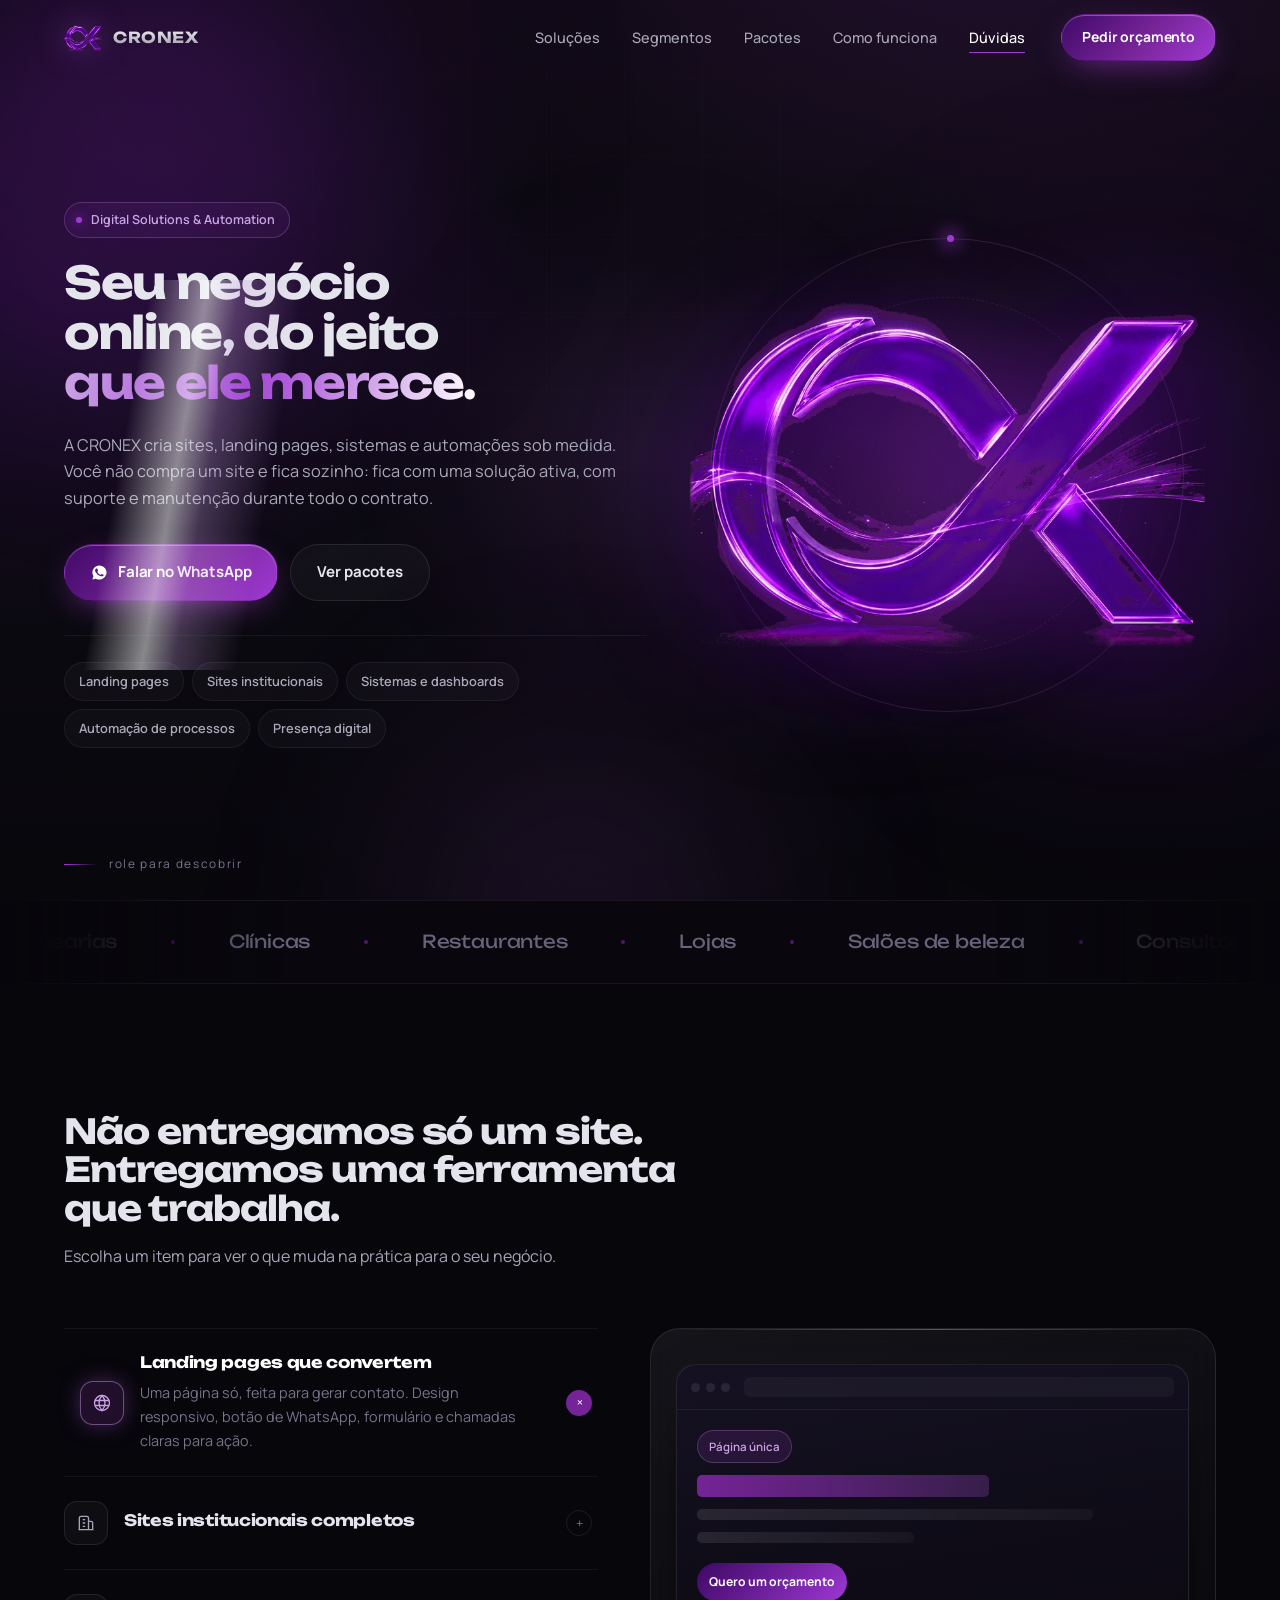
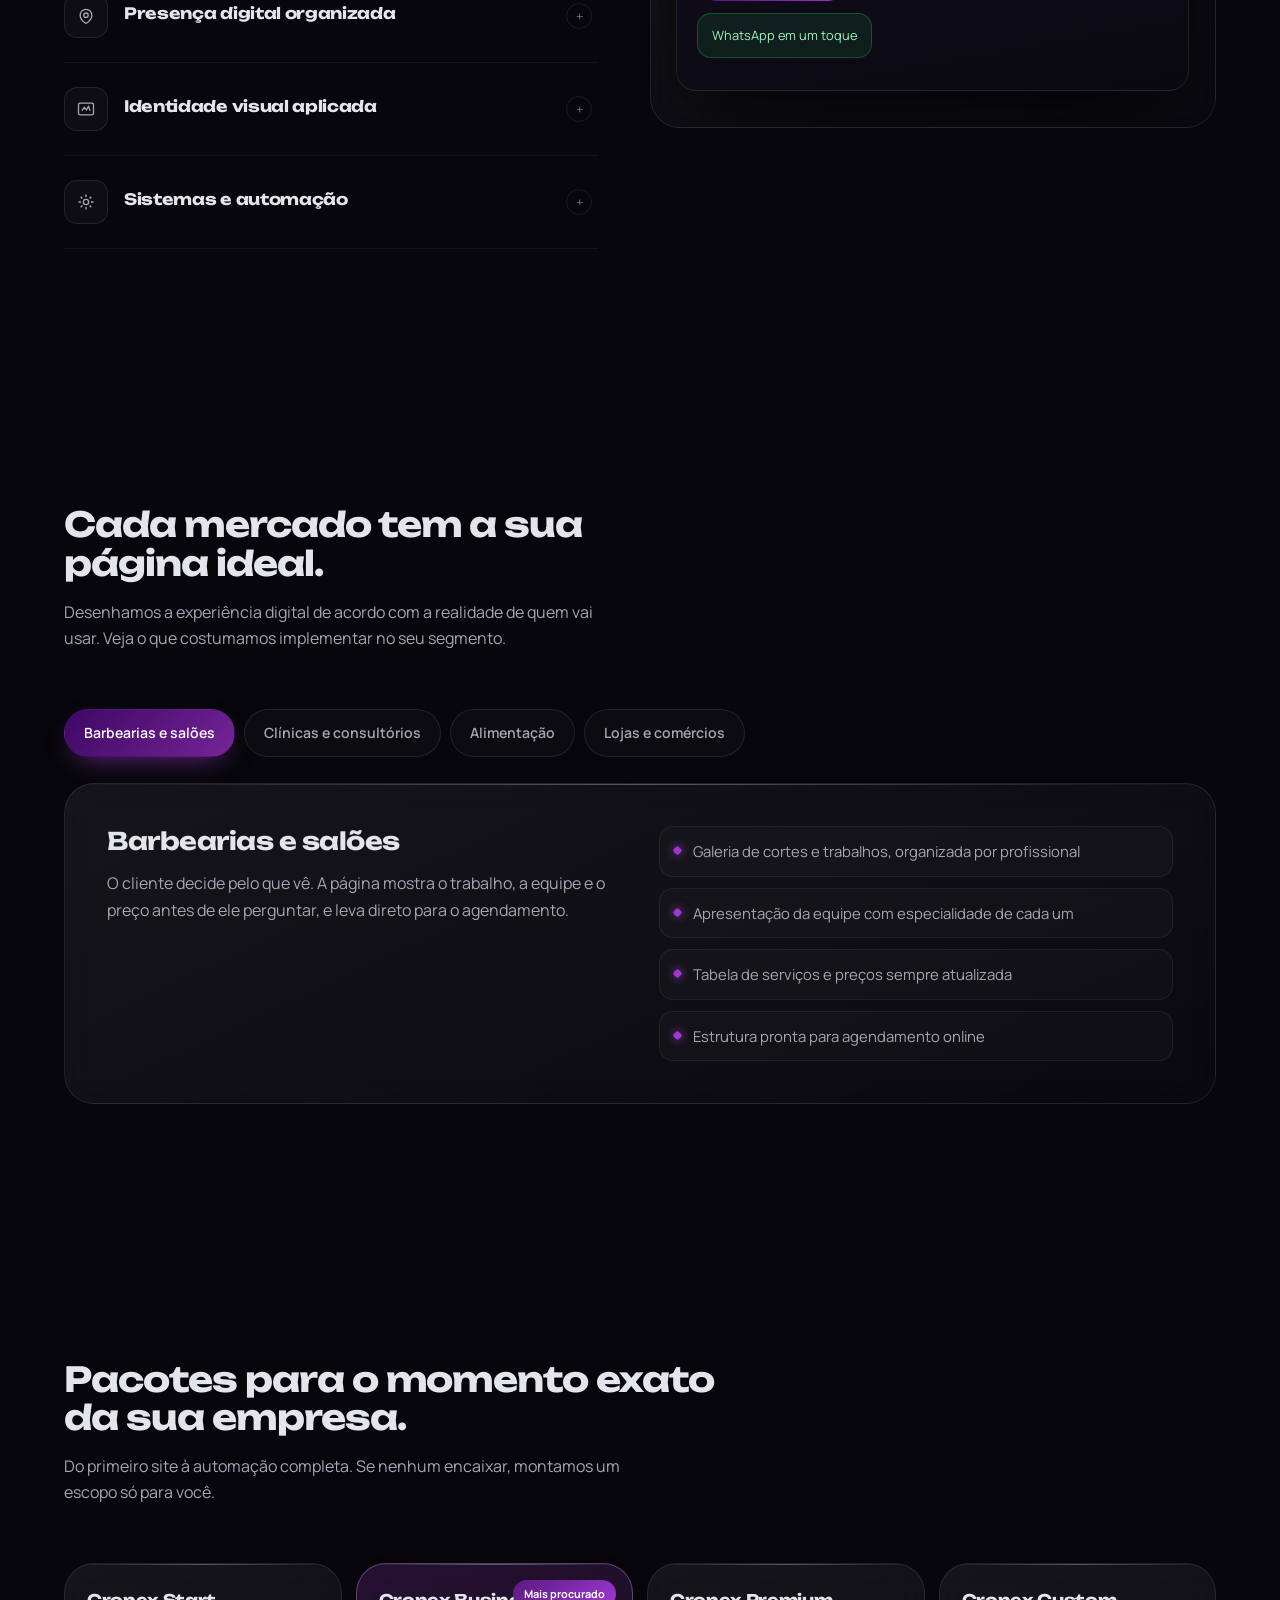
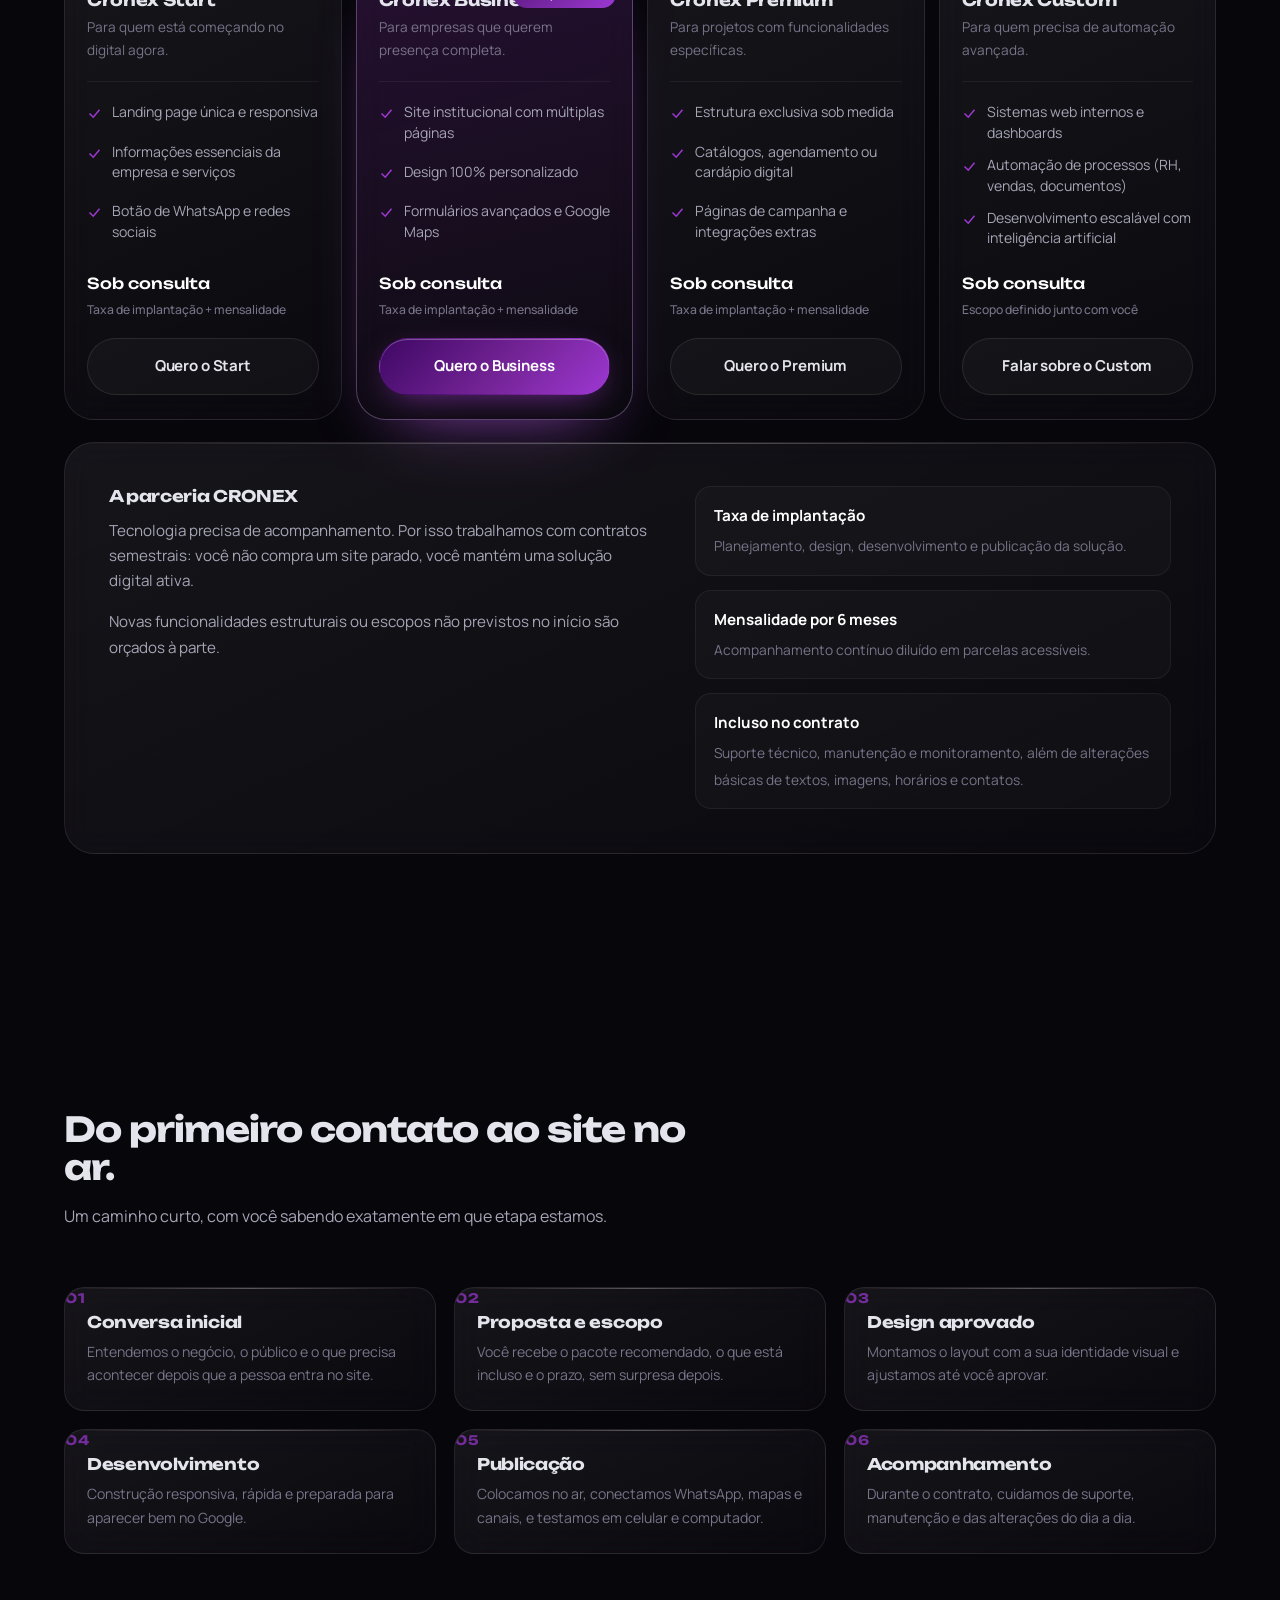
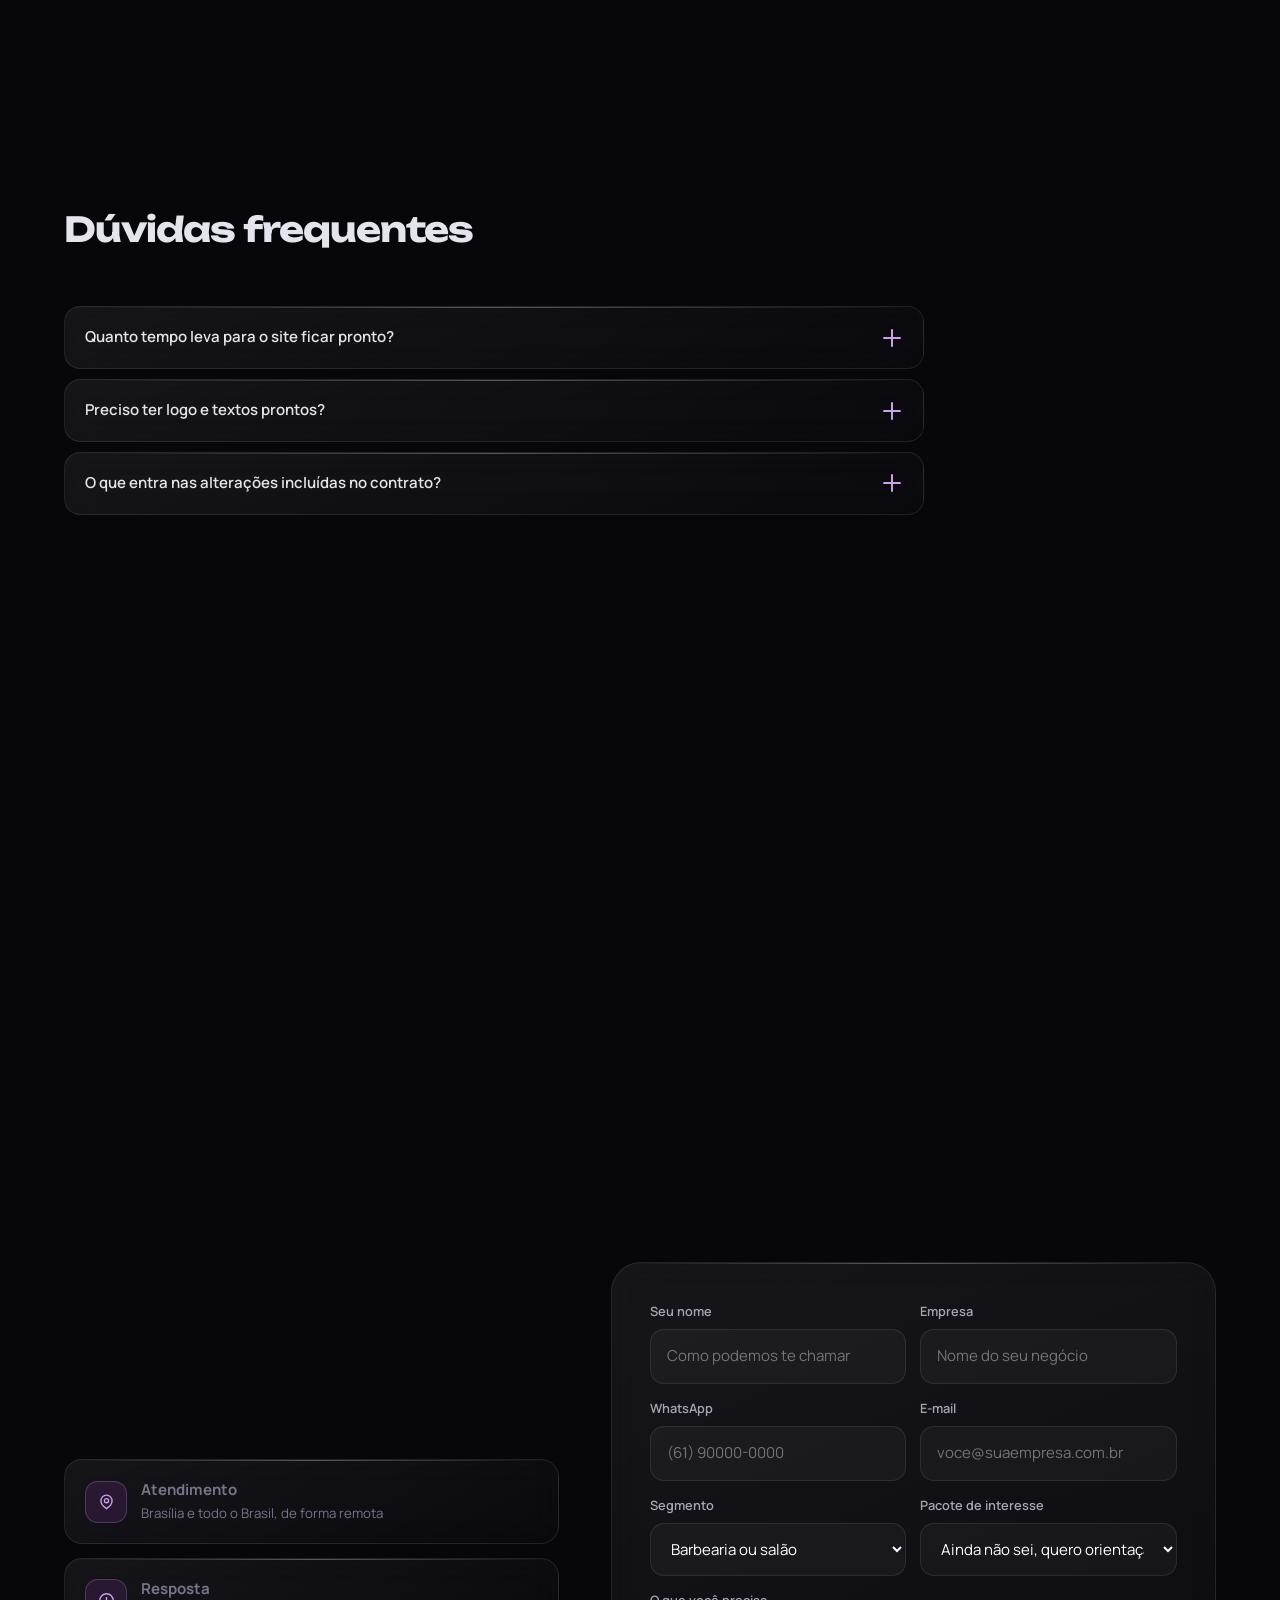
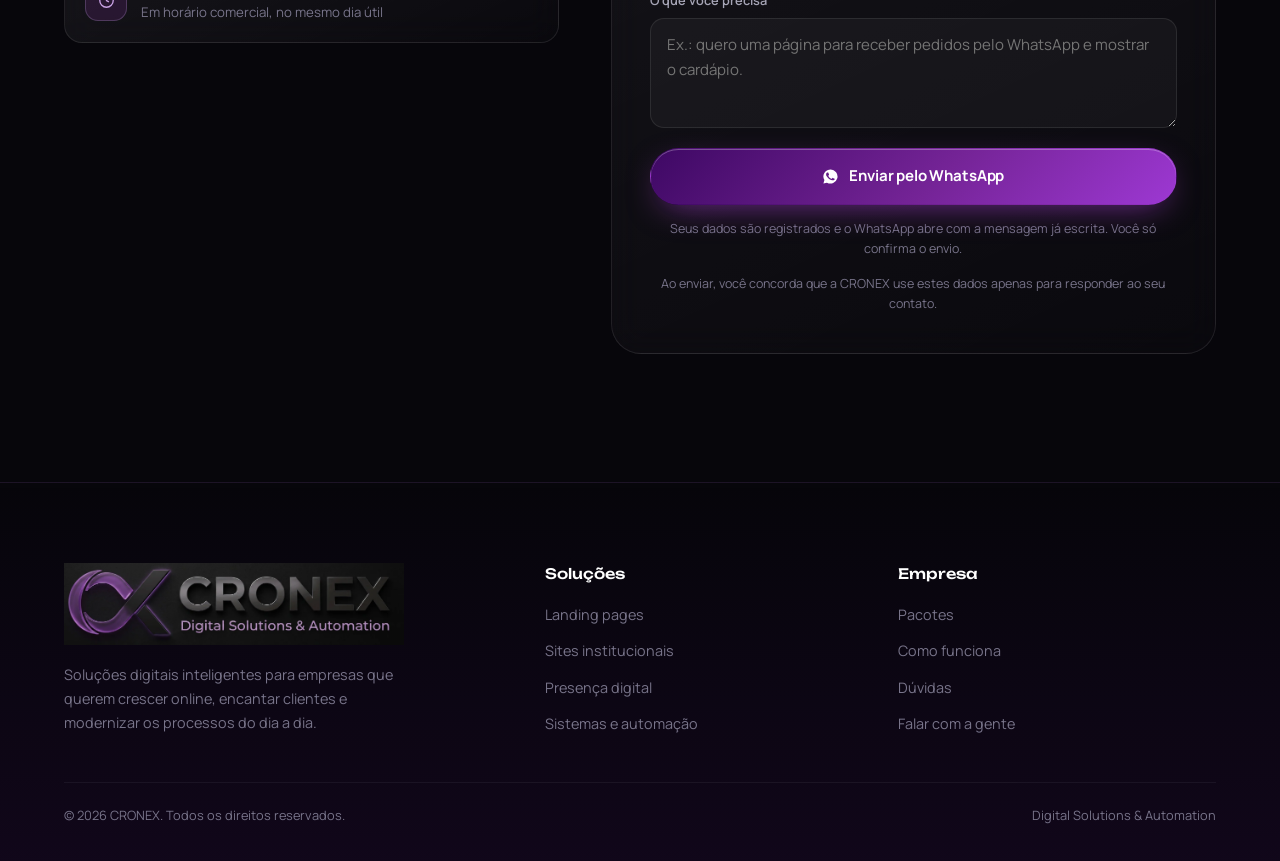
==== index.html @ 3d1a18a7 "Estrutura modular + deploy no Cloudflare Worker - index.html volta a ser modular (~29 KB): CSS em cs" ====
<!DOCTYPE html>
<html lang="pt-BR">
<head>
<meta charset="UTF-8" />
<meta name="viewport" content="width=device-width, initial-scale=1, viewport-fit=cover" />
<title>CRONEX — Sites, sistemas e automação para o seu negócio</title>
<meta name="description" content="A CRONEX cria sites, landing pages, sistemas e automações sob medida para pequenos e médios negócios, com suporte e manutenção contínua." />
<meta name="theme-color" content="#07060B" />
<link rel="icon" href="assets/favicon.png" />
<link rel="canonical" href="https://cronex.thecronexweb.workers.dev/" />

<meta property="og:title" content="CRONEX — Digital Solutions & Automation" />
<meta property="og:description" content="Sites, landing pages, sistemas e automação sob medida. Com acompanhamento contínuo." />
<meta property="og:type" content="website" />
<meta property="og:url" content="https://cronex.thecronexweb.workers.dev/" />
<meta property="og:site_name" content="CRONEX" />
<meta property="og:locale" content="pt_BR" />
<meta property="og:image" content="https://cronex.thecronexweb.workers.dev/og-cover.jpg" />
<meta property="og:image:width" content="1200" />
<meta property="og:image:height" content="630" />
<meta property="og:image:type" content="image/jpeg" />
<meta property="og:image:alt" content="Marca da CRONEX, soluções digitais e automação" />

<meta name="twitter:card" content="summary_large_image" />
<meta name="twitter:title" content="CRONEX — Digital Solutions & Automation" />
<meta name="twitter:description" content="Sites, landing pages, sistemas e automação sob medida. Com acompanhamento contínuo." />
<meta name="twitter:image" content="https://cronex.thecronexweb.workers.dev/og-cover.jpg" />

<link rel="preconnect" href="https://fonts.googleapis.com">
<link rel="preconnect" href="https://fonts.gstatic.com" crossorigin>
<link href="https://fonts.googleapis.com/css2?family=Unbounded:wght@400;500;700;800&family=Manrope:wght@400;500;600;800&display=swap" rel="stylesheet">

<link rel="stylesheet" href="css/style.css" />
</head>
<body>

<div class="atmos" aria-hidden="true">
  <div class="mesh"></div>
  <div class="aurora a"></div>
  <div class="aurora b"></div>
  <div class="aurora c"></div>
  <div class="gridlines"></div>
</div>
<div class="spot" aria-hidden="true"></div>
<div class="grain" aria-hidden="true"></div>

<!-- ================= NAV ================= -->
<header class="nav" id="nav">
  <div class="nav-in">
    <a href="#topo" class="brand" aria-label="CRONEX, início">
      <span class="brand-mark" id="brandMark"><img src="assets/img/marca-cronex-sm.webp" alt="" width="140" height="94" /></span>
      <span>CRONEX</span>
    </a>
    <nav class="nav-links" aria-label="Principal">
      <a href="#solucoes">Soluções</a>
      <a href="#segmentos">Segmentos</a>
      <a href="#pacotes">Pacotes</a>
      <a href="#processo">Como funciona</a>
      <a href="#duvidas">Dúvidas</a>
    </nav>
    <a class="btn btn-main" href="#contato">Pedir orçamento</a>
    <button class="burger" id="burger" aria-label="Abrir menu" aria-expanded="false"><i></i></button>
  </div>
</header>

<div class="drawer" id="drawer">
  <a href="#solucoes">Soluções</a>
  <a href="#segmentos">Segmentos</a>
  <a href="#pacotes">Pacotes</a>
  <a href="#processo">Como funciona</a>
  <a href="#duvidas">Dúvidas</a>
  <a href="#contato">Pedir orçamento</a>
</div>

<!-- ================= HERO ================= -->
<section class="hero" id="topo">
  <div class="wrap hero-grid">
    <div>
      <span class="tag fade-up d1"><i></i>Digital Solutions &amp; Automation</span>
      <h1>
        <span class="ln"><b>Seu negócio</b></span>
        <span class="ln"><b>online, do jeito</b></span>
        <span class="ln"><b><em>que ele merece.</em></b></span>
      </h1>
      <p class="hero-sub fade-up d2">A CRONEX cria sites, landing pages, sistemas e automações sob medida. Você não compra um site e fica sozinho: fica com uma solução ativa, com suporte e manutenção durante todo o contrato.</p>
      <div class="hero-cta fade-up d3">
        <a class="btn btn-main mag" id="heroWa" href="#contato">
          <svg viewBox="0 0 24 24" fill="currentColor"><path d="M12 2a10 10 0 0 0-8.6 15.1L2 22l5-1.3A10 10 0 1 0 12 2Zm5.5 14.1c-.2.7-1.3 1.3-1.9 1.3-.5 0-1.1.2-3.6-.8-3-1.3-4.9-4.4-5-4.6-.2-.2-1.2-1.6-1.2-3s.7-2.1 1-2.4c.3-.3.6-.4.8-.4h.6c.2 0 .5-.1.7.5l1 2.4c.1.2.1.4 0 .6l-.4.6-.4.4c-.1.1-.3.3-.1.6.2.3.8 1.4 1.8 2.3 1.2 1.1 2.2 1.4 2.5 1.6.3.1.5.1.6-.1l.9-1c.2-.2.4-.2.6-.1l2.2 1.1c.2.1.4.2.5.3v.7Z"/></svg>
          Falar no WhatsApp
        </a>
        <a class="btn btn-ghost" href="#pacotes">Ver pacotes</a>
      </div>
      <div class="hero-chips fade-up d4">
        <span class="chip">Landing pages</span>
        <span class="chip">Sites institucionais</span>
        <span class="chip">Sistemas e dashboards</span>
        <span class="chip">Automação de processos</span>
        <span class="chip">Presença digital</span>
      </div>
    </div>

    <div class="stage" aria-hidden="true">
      <div class="halo"></div>
      <div class="ring r1"></div>
      <div class="ring r2"></div>
      <div class="mark-hold" id="markHold">
        <div class="mark-float">
          <div class="mark-spin" id="markSpin"><img src="assets/img/marca-cronex.webp" alt="Marca CRONEX" width="800" height="538" fetchpriority="high" /></div>
        </div>
      </div>
    </div>
  </div>
  <div class="scroll-hint" aria-hidden="true"><span></span>role para descobrir</div>
</section>

<!-- ================= FAIXA ================= -->
<div class="band" aria-hidden="true">
  <div class="track">
    <b>Barbearias</b><b>Clínicas</b><b>Restaurantes</b><b>Lojas</b><b>Salões de beleza</b><b>Consultórios</b><b>Autopeças</b><b>Academias</b><b>Assistência técnica</b><b>Pet shops</b>
    <b>Barbearias</b><b>Clínicas</b><b>Restaurantes</b><b>Lojas</b><b>Salões de beleza</b><b>Consultórios</b><b>Autopeças</b><b>Academias</b><b>Assistência técnica</b><b>Pet shops</b>
  </div>
</div>

<!-- ================= SOLUÇÕES ================= -->
<section id="solucoes">
  <div class="wrap">
    <div class="sec-head rv">
      <h2>Não entregamos só um site. Entregamos uma ferramenta que trabalha.</h2>
      <p>Escolha um item para ver o que muda na prática para o seu negócio.</p>
    </div>

    <div class="split">
      <div class="svc-list" id="svcList">
        <button class="svc on" data-pv="pv1" aria-expanded="true">
          <span class="svc-ico"><svg viewBox="0 0 24 24"><path d="M12 3a9 9 0 1 0 0 18 9 9 0 0 0 0-18Z"/><path d="M3.6 9h16.8M3.6 15h16.8M12 3c2.4 2.6 3.6 5.6 3.6 9s-1.2 6.4-3.6 9c-2.4-2.6-3.6-5.6-3.6-9S9.6 5.6 12 3Z"/></svg></span>
          <span>
            <span class="svc-t">Landing pages que convertem</span>
            <span class="svc-d">Uma página só, feita para gerar contato. Design responsivo, botão de WhatsApp, formulário e chamadas claras para ação.</span>
          </span>
          <span class="arw" aria-hidden="true">+</span>
        </button>

        <button class="svc" data-pv="pv2" aria-expanded="false">
          <span class="svc-ico"><svg viewBox="0 0 24 24"><path d="M4 20V6a2 2 0 0 1 2-2h7a2 2 0 0 1 2 2v14M15 20V10h3a2 2 0 0 1 2 2v8M3 20h18M8 8h3M8 12h3M8 16h3"/></svg></span>
          <span>
            <span class="svc-t">Sites institucionais completos</span>
            <span class="svc-d">Várias páginas para fortalecer a marca: equipe, serviços, portfólio, blog, localização integrada e contatos.</span>
          </span>
          <span class="arw" aria-hidden="true">+</span>
        </button>

        <button class="svc" data-pv="pv3" aria-expanded="false">
          <span class="svc-ico"><svg viewBox="0 0 24 24"><path d="M12 21s-7-4.4-7-9.6A7 7 0 0 1 12 4a7 7 0 0 1 7 7.4c0 5.2-7 9.6-7 9.6Z"/><circle cx="12" cy="11" r="2.6"/></svg></span>
          <span>
            <span class="svc-t">Presença digital organizada</span>
            <span class="svc-d">Suas informações padronizadas em todos os canais: contatos certos, links estratégicos, caminho curto até o WhatsApp e mais espaço para avaliações reais de clientes.</span>
          </span>
          <span class="arw" aria-hidden="true">+</span>
        </button>

        <button class="svc" data-pv="pv4" aria-expanded="false">
          <span class="svc-ico"><svg viewBox="0 0 24 24"><path d="M3 17V7a2 2 0 0 1 2-2h14a2 2 0 0 1 2 2v10a2 2 0 0 1-2 2H5a2 2 0 0 1-2-2Z"/><path d="m7 14 3-4 2.5 3L15 9l2 5"/></svg></span>
          <span>
            <span class="svc-t">Identidade visual aplicada</span>
            <span class="svc-d">Sua marca usada do jeito certo na internet: banners, layouts de campanha e padrão visual igual em todos os canais.</span>
          </span>
          <span class="arw" aria-hidden="true">+</span>
        </button>

        <button class="svc" data-pv="pv5" aria-expanded="false">
          <span class="svc-ico"><svg viewBox="0 0 24 24"><path d="M12 3v3M12 18v3M3 12h3M18 12h3M5.6 5.6l2.1 2.1M16.3 16.3l2.1 2.1M18.4 5.6l-2.1 2.1M7.7 16.3l-2.1 2.1"/><circle cx="12" cy="12" r="3.2"/></svg></span>
          <span>
            <span class="svc-t">Sistemas e automação</span>
            <span class="svc-d">Sistemas web internos, painéis de gestão e automação de rotinas (vendas, documentos, equipe) para parar de fazer no braço.</span>
          </span>
          <span class="arw" aria-hidden="true">+</span>
        </button>
      </div>

      <div class="preview glass rv s2">
        <div class="screen">
          <div class="screen-bar" aria-hidden="true"><i></i><i></i><i></i><u></u></div>
          <div class="screen-body" id="pvBody">
            <div class="pv-pane on" id="pv1">
              <span class="pv-chip">Página única</span>
              <div class="sk t"></div><div class="sk s"></div><div class="sk xs"></div>
              <div class="pv-btn">Quero um orçamento</div>
              <div class="pv-wa">WhatsApp em um toque</div>
            </div>
            <div class="pv-pane" id="pv2">
              <span class="pv-chip">Multipáginas</span>
              <div class="sk t"></div><div class="sk s"></div>
              <div class="pv-row"><div class="pv-box"></div><div class="pv-box"></div><div class="pv-box"></div></div>
              <div class="sk xs"></div>
            </div>
            <div class="pv-pane" id="pv3">
              <span class="pv-chip">Mesma informação em todo canal</span>
              <div class="sk t"></div>
              <div class="pv-wa">Telefone, endereço e horário conferidos</div>
              <div class="sk s"></div><div class="sk xs"></div>
            </div>
            <div class="pv-pane" id="pv4">
              <span class="pv-chip">Padrão visual</span>
              <div class="pv-row"><div class="pv-box"></div><div class="pv-box"></div><div class="pv-box"></div></div>
              <div class="sk t"></div><div class="sk s"></div>
            </div>
            <div class="pv-pane" id="pv5">
              <span class="pv-chip">Painel de gestão</span>
              <div class="sk t"></div>
              <div class="pv-bars"><i style="height:38%"></i><i style="height:62%"></i><i style="height:45%"></i><i style="height:84%"></i><i style="height:70%"></i><i style="height:96%"></i></div>
              <div class="sk xs"></div>
            </div>
          </div>
        </div>
      </div>
    </div>
  </div>
</section>

<!-- ================= SEGMENTOS ================= -->
<section id="segmentos">
  <div class="wrap">
    <div class="sec-head rv">
      <h2>Cada mercado tem a sua página ideal.</h2>
      <p>Desenhamos a experiência digital de acordo com a realidade de quem vai usar. Veja o que costumamos implementar no seu segmento.</p>
    </div>

    <div class="tabs rv" role="tablist" id="tabs">
      <button class="tab on" role="tab" aria-selected="true" data-seg="s1" aria-controls="s1">Barbearias e salões</button>
      <button class="tab" role="tab" aria-selected="false" data-seg="s2" aria-controls="s2">Clínicas e consultórios</button>
      <button class="tab" role="tab" aria-selected="false" data-seg="s3" aria-controls="s3">Alimentação</button>
      <button class="tab" role="tab" aria-selected="false" data-seg="s4" aria-controls="s4">Lojas e comércios</button>
    </div>

    <div class="seg-panel glass on rv s1" id="s1" role="tabpanel">
      <div>
        <h3>Barbearias e salões</h3>
        <p>O cliente decide pelo que vê. A página mostra o trabalho, a equipe e o preço antes de ele perguntar, e leva direto para o agendamento.</p>
      </div>
      <div class="seg-list"><ul>
        <li>Galeria de cortes e trabalhos, organizada por profissional</li>
        <li>Apresentação da equipe com especialidade de cada um</li>
        <li>Tabela de serviços e preços sempre atualizada</li>
        <li>Estrutura pronta para agendamento online</li>
      </ul></div>
    </div>

    <div class="seg-panel glass" id="s2" role="tabpanel">
      <div>
        <h3>Clínicas e consultórios</h3>
        <p>Paciente chega com dúvida e precisa de clareza. A página separa especialidades, tira as dúvidas comuns e encurta o caminho até a marcação.</p>
      </div>
      <div class="seg-list"><ul>
        <li>Divisão por especialidade e corpo clínico</li>
        <li>Formulários de triagem antes da consulta</li>
        <li>Solicitação de agendamento pelo site ou WhatsApp</li>
        <li>Convênios, preparo de exames e orientações ao paciente</li>
      </ul></div>
    </div>

    <div class="seg-panel glass" id="s3" role="tabpanel">
      <div>
        <h3>Alimentação</h3>
        <p>Cardápio bonito vende. O seu fica atualizado por você, com foto, categoria e link direto para o pedido.</p>
      </div>
      <div class="seg-list"><ul>
        <li>Cardápio digital interativo, com fotos e categorias</li>
        <li>Promoções do dia em destaque</li>
        <li>Botões diretos para iFood e WhatsApp</li>
        <li>Informações de entrega, horário e localização</li>
      </ul></div>
    </div>

    <div class="seg-panel glass" id="s4" role="tabpanel">
      <div>
        <h3>Lojas e comércios</h3>
        <p>Catálogo organizado é o primeiro passo para vender online sem susto, e já deixa a estrutura pronta para virar e-commerce depois.</p>
      </div>
      <div class="seg-list"><ul>
        <li>Catálogo de produtos com busca e filtros</li>
        <li>Campanhas e datas sazonais em destaque</li>
        <li>Contato e pedido pelo WhatsApp em cada produto</li>
        <li>Base preparada para transição futura para e-commerce</li>
      </ul></div>
    </div>
  </div>
</section>

<!-- ================= PACOTES ================= -->
<section id="pacotes">
  <div class="wrap">
    <div class="sec-head rv">
      <h2>Pacotes para o momento exato da sua empresa.</h2>
      <p>Do primeiro site à automação completa. Se nenhum encaixar, montamos um escopo só para você.</p>
    </div>

    <div class="tiers">
      <article class="tier glass rv">
        <h3>Cronex Start</h3>
        <p class="who">Para quem está começando no digital agora.</p>
        <ul>
          <li><svg viewBox="0 0 24 24"><path d="m4 12 6 6L20 6"/></svg>Landing page única e responsiva</li>
          <li><svg viewBox="0 0 24 24"><path d="m4 12 6 6L20 6"/></svg>Informações essenciais da empresa e serviços</li>
          <li><svg viewBox="0 0 24 24"><path d="m4 12 6 6L20 6"/></svg>Botão de WhatsApp e redes sociais</li>
        </ul>
        <p class="price">Sob consulta<small>Taxa de implantação + mensalidade</small></p>
        <a class="btn btn-ghost" href="#contato" data-pacote="Cronex Start">Quero o Start</a>
      </article>

      <article class="tier glass hot rv s1">
        <span class="tier-flag">Mais procurado</span>
        <h3>Cronex Business</h3>
        <p class="who">Para empresas que querem presença completa.</p>
        <ul>
          <li><svg viewBox="0 0 24 24"><path d="m4 12 6 6L20 6"/></svg>Site institucional com múltiplas páginas</li>
          <li><svg viewBox="0 0 24 24"><path d="m4 12 6 6L20 6"/></svg>Design 100% personalizado</li>
          <li><svg viewBox="0 0 24 24"><path d="m4 12 6 6L20 6"/></svg>Formulários avançados e Google Maps</li>
        </ul>
        <p class="price">Sob consulta<small>Taxa de implantação + mensalidade</small></p>
        <a class="btn btn-main" href="#contato" data-pacote="Cronex Business">Quero o Business</a>
      </article>

      <article class="tier glass rv s2">
        <h3>Cronex Premium</h3>
        <p class="who">Para projetos com funcionalidades específicas.</p>
        <ul>
          <li><svg viewBox="0 0 24 24"><path d="m4 12 6 6L20 6"/></svg>Estrutura exclusiva sob medida</li>
          <li><svg viewBox="0 0 24 24"><path d="m4 12 6 6L20 6"/></svg>Catálogos, agendamento ou cardápio digital</li>
          <li><svg viewBox="0 0 24 24"><path d="m4 12 6 6L20 6"/></svg>Páginas de campanha e integrações extras</li>
        </ul>
        <p class="price">Sob consulta<small>Taxa de implantação + mensalidade</small></p>
        <a class="btn btn-ghost" href="#contato" data-pacote="Cronex Premium">Quero o Premium</a>
      </article>

      <article class="tier glass rv s3">
        <h3>Cronex Custom</h3>
        <p class="who">Para quem precisa de automação avançada.</p>
        <ul>
          <li><svg viewBox="0 0 24 24"><path d="m4 12 6 6L20 6"/></svg>Sistemas web internos e dashboards</li>
          <li><svg viewBox="0 0 24 24"><path d="m4 12 6 6L20 6"/></svg>Automação de processos (RH, vendas, documentos)</li>
          <li><svg viewBox="0 0 24 24"><path d="m4 12 6 6L20 6"/></svg>Desenvolvimento escalável com inteligência artificial</li>
        </ul>
        <p class="price">Sob consulta<small>Escopo definido junto com você</small></p>
        <a class="btn btn-ghost" href="#contato" data-pacote="Cronex Custom">Falar sobre o Custom</a>
      </article>
    </div>

    <div class="model glass rv">
      <div>
        <h3>A parceria CRONEX</h3>
        <p>Tecnologia precisa de acompanhamento. Por isso trabalhamos com contratos semestrais: você não compra um site parado, você mantém uma solução digital ativa.</p>
        <p class="note">Novas funcionalidades estruturais ou escopos não previstos no início são orçados à parte.</p>
      </div>
      <div class="cols">
        <div class="col"><b>Taxa de implantação</b><span>Planejamento, design, desenvolvimento e publicação da solução.</span></div>
        <div class="col"><b>Mensalidade por 6 meses</b><span>Acompanhamento contínuo diluído em parcelas acessíveis.</span></div>
        <div class="col"><b>Incluso no contrato</b><span>Suporte técnico, manutenção e monitoramento, além de alterações básicas de textos, imagens, horários e contatos.</span></div>
      </div>
    </div>
  </div>
</section>

<!-- ================= PROCESSO ================= -->
<section id="processo">
  <div class="wrap">
    <div class="sec-head rv">
      <h2>Do primeiro contato ao site no ar.</h2>
      <p>Um caminho curto, com você sabendo exatamente em que etapa estamos.</p>
    </div>
    <div class="steps">
      <article class="step glass rv"><h3>Conversa inicial</h3><p>Entendemos o negócio, o público e o que precisa acontecer depois que a pessoa entra no site.</p><span class="bar"></span></article>
      <article class="step glass rv s1"><h3>Proposta e escopo</h3><p>Você recebe o pacote recomendado, o que está incluso e o prazo, sem surpresa depois.</p><span class="bar"></span></article>
      <article class="step glass rv s2"><h3>Design aprovado</h3><p>Montamos o layout com a sua identidade visual e ajustamos até você aprovar.</p><span class="bar"></span></article>
      <article class="step glass rv s3"><h3>Desenvolvimento</h3><p>Construção responsiva, rápida e preparada para aparecer bem no Google.</p><span class="bar"></span></article>
      <article class="step glass rv s4"><h3>Publicação</h3><p>Colocamos no ar, conectamos WhatsApp, mapas e canais, e testamos em celular e computador.</p><span class="bar"></span></article>
      <article class="step glass rv s4"><h3>Acompanhamento</h3><p>Durante o contrato, cuidamos de suporte, manutenção e das alterações do dia a dia.</p><span class="bar"></span></article>
    </div>
  </div>
</section>

<!-- ================= DÚVIDAS ================= -->
<section id="duvidas">
  <div class="wrap">
    <div class="sec-head rv"><h2>Dúvidas frequentes</h2></div>
    <div class="faq" id="faq">
      <div class="q glass rv"><button aria-expanded="false"><span>Quanto tempo leva para o site ficar pronto?</span><i aria-hidden="true"></i></button>
        <div class="a"><p>Depende do pacote e do quanto o material (textos, fotos, logo) já está pronto. Uma landing page costuma sair bem mais rápido que um site institucional com várias páginas. O prazo exato vai na proposta, junto com o escopo.</p></div></div>
      <div class="q glass rv"><button aria-expanded="false"><span>Preciso ter logo e textos prontos?</span><i aria-hidden="true"></i></button>
        <div class="a"><p>Ajuda muito, mas não é obrigatório. Conseguimos estruturar os textos a partir de uma conversa sobre o seu serviço e aplicar sua identidade visual no ambiente digital. Se ainda não existe identidade, tratamos isso antes de começar o layout.</p></div></div>
      <div class="q glass rv"><button aria-expanded="false"><span>O que entra nas alterações incluídas no contrato?</span><i aria-hidden="true"></i></button>
        <div class="a"><p>Alterações básicas: troca de textos, imagens, horários, contatos e itens previstos no plano escolhido. Funcionalidades novas ou mudanças de estrutura que não estavam no escopo inicial são orçadas separadamente.</p></div></div>
      <div class="q glass rv"><button aria-expanded="false"><span>O site funciona bem no celular?</span><i aria-hidden="true"></i></button>
        <div class="a"><p>Sim. Todo projeto é responsivo por padrão, porque a maior parte dos seus clientes vai abrir a página pelo celular. Testamos em telas pequenas antes de publicar.</p></div></div>
      <div class="q glass rv"><button aria-expanded="false"><span>Vocês cuidam do domínio e da hospedagem?</span><i aria-hidden="true"></i></button>
        <div class="a"><p>Sim, orientamos e cuidamos da publicação. Se você já tem domínio, usamos o seu. Se não tem, ajudamos a registrar um no nome da sua empresa.</p></div></div>
      <div class="q glass rv"><button aria-expanded="false"><span>E depois dos 6 meses de contrato?</span><i aria-hidden="true"></i></button>
        <div class="a"><p>Você decide se renova a parceria para continuar com suporte, manutenção e evoluções, ou segue apenas com a solução entregue. Conversamos sobre isso antes do fim do período.</p></div></div>
    </div>
  </div>
</section>

<!-- ================= CONTATO ================= -->
<section id="contato">
  <div class="wrap">
    <div class="sec-head rv">
      <span class="tag"><i></i>Orçamento sem compromisso</span>
      <h2>Conte o que você precisa. A gente responde com um caminho.</h2>
      <p>Preencha os campos e a mensagem já vai montada para o nosso WhatsApp.</p>
    </div>

    <div class="contact">
      <div class="contact-side">
        <a class="ctline glass rv" id="waLine" href="#" target="_blank" rel="noopener">
          <span class="ic"><svg viewBox="0 0 24 24"><path d="M21 15.5v3a2 2 0 0 1-2.2 2A19 19 0 0 1 3.5 5.2 2 2 0 0 1 5.5 3h3a2 2 0 0 1 2 1.7c.1 1 .4 1.9.7 2.8a2 2 0 0 1-.5 2.1l-1 1a15 15 0 0 0 5.7 5.7l1-1a2 2 0 0 1 2.1-.5c.9.3 1.8.6 2.8.7a2 2 0 0 1 1.7 2Z"/></svg></span>
          <span><b>WhatsApp</b><span id="waText">Chamar agora</span></span>
        </a>
        <a class="ctline glass rv s1" id="mailLine" href="#">
          <span class="ic"><svg viewBox="0 0 24 24"><path d="M3 7a2 2 0 0 1 2-2h14a2 2 0 0 1 2 2v10a2 2 0 0 1-2 2H5a2 2 0 0 1-2-2Z"/><path d="m3.5 7 8.5 6 8.5-6"/></svg></span>
          <span><b>E-mail</b><span id="mailText">Enviar mensagem</span></span>
        </a>
        <div class="ctline glass rv s2">
          <span class="ic"><svg viewBox="0 0 24 24"><path d="M12 21s-7-4.4-7-9.6A7 7 0 0 1 12 4a7 7 0 0 1 7 7.4c0 5.2-7 9.6-7 9.6Z"/><circle cx="12" cy="11" r="2.6"/></svg></span>
          <span><b>Atendimento</b><span>Brasília e todo o Brasil, de forma remota</span></span>
        </div>
        <div class="ctline glass rv s3">
          <span class="ic"><svg viewBox="0 0 24 24"><circle cx="12" cy="12" r="8.5"/><path d="M12 7.5V12l3 1.8"/></svg></span>
          <span><b>Resposta</b><span>Em horário comercial, no mesmo dia útil</span></span>
        </div>
      </div>

      <form class="form glass rv s1" id="form" novalidate>
        <div class="two">
          <div class="field"><label for="nome">Seu nome</label><input id="nome" name="nome" required placeholder="Como podemos te chamar" /></div>
          <div class="field"><label for="empresa">Empresa</label><input id="empresa" name="empresa" placeholder="Nome do seu negócio" /></div>
        </div>
        <div class="two">
          <div class="field"><label for="telefone">WhatsApp</label><input id="telefone" name="telefone" type="tel" inputmode="tel" autocomplete="tel" required placeholder="(61) 90000-0000" /></div>
          <div class="field"><label for="email">E-mail</label><input id="email" name="email" type="email" autocomplete="email" placeholder="voce@suaempresa.com.br" /></div>
        </div>
        <div class="two">
          <div class="field"><label for="segmento">Segmento</label>
            <select id="segmento" name="segmento">
              <option>Barbearia ou salão</option>
              <option>Clínica ou consultório</option>
              <option>Alimentação</option>
              <option>Loja ou comércio</option>
              <option>Prestador de serviço</option>
              <option>Outro</option>
            </select>
          </div>
          <div class="field"><label for="pacote">Pacote de interesse</label>
            <select id="pacote" name="pacote">
              <option>Ainda não sei, quero orientação</option>
              <option>Cronex Start</option>
              <option>Cronex Business</option>
              <option>Cronex Premium</option>
              <option>Cronex Custom</option>
            </select>
          </div>
        </div>
        <div class="field"><label for="msg">O que você precisa</label><textarea id="msg" name="msg" placeholder="Ex.: quero uma página para receber pedidos pelo WhatsApp e mostrar o cardápio."></textarea></div>
        <button type="submit" class="btn btn-main mag">
          <svg viewBox="0 0 24 24" fill="currentColor"><path d="M12 2a10 10 0 0 0-8.6 15.1L2 22l5-1.3A10 10 0 1 0 12 2Zm5.5 14.1c-.2.7-1.3 1.3-1.9 1.3-.5 0-1.1.2-3.6-.8-3-1.3-4.9-4.4-5-4.6-.2-.2-1.2-1.6-1.2-3s.7-2.1 1-2.4c.3-.3.6-.4.8-.4h.6c.2 0 .5-.1.7.5l1 2.4c.1.2.1.4 0 .6l-.4.6-.4.4c-.1.1-.3.3-.1.6.2.3.8 1.4 1.8 2.3 1.2 1.1 2.2 1.4 2.5 1.6.3.1.5.1.6-.1l.9-1c.2-.2.4-.2.6-.1l2.2 1.1c.2.1.4.2.5.3v.7Z"/></svg>
          Enviar pelo WhatsApp
        </button>
        <p class="form-note" id="formStatus">Seus dados são registrados e o WhatsApp abre com a mensagem já escrita. Você só confirma o envio.</p>
        <p class="form-note">Ao enviar, você concorda que a CRONEX use estes dados apenas para responder ao seu contato.</p>
      </form>
    </div>
  </div>
</section>

<!-- ================= RODAPÉ ================= -->
<footer>
  <div class="wrap">
    <div class="foot">
      <div>
        <img class="foot-lock" loading="lazy" src="assets/img/selo-rodape.webp" alt="CRONEX — Digital Solutions & Automation" />
        <p>Soluções digitais inteligentes para empresas que querem crescer online, encantar clientes e modernizar os processos do dia a dia.</p>
      </div>
      <div>
        <h4>Soluções</h4>
        <ul>
          <li><a href="#solucoes">Landing pages</a></li>
          <li><a href="#solucoes">Sites institucionais</a></li>
          <li><a href="#solucoes">Presença digital</a></li>
          <li><a href="#solucoes">Sistemas e automação</a></li>
        </ul>
      </div>
      <div>
        <h4>Empresa</h4>
        <ul>
          <li><a href="#pacotes">Pacotes</a></li>
          <li><a href="#processo">Como funciona</a></li>
          <li><a href="#duvidas">Dúvidas</a></li>
          <li><a href="#contato">Falar com a gente</a></li>
        </ul>
      </div>
    </div>
    <div class="foot-end">
      <span>© <span id="ano">2026</span> CRONEX. Todos os direitos reservados.</span>
      <span>Digital Solutions &amp; Automation</span>
    </div>
  </div>
</footer>
<script src="js/main.js"></script>
</body>
</html>
---- css/style.css ----
/* ============================================================
   CRONEX — sistema de design
   Conceito: vidro violeta em sala escura. Uma fonte de luz se
   move; os painéis reagem. A marca é o objeto de vidro.
   ============================================================ */
:root{
  --void:#07060B;
  --ink:#0C0A12;
  --ink-2:#110E1A;

  --violet-deep:#3e0864;
  --violet:#5c1b80;
  --violet-mid:#752497;
  --violet-bright:#9d38d3;
  --lilac:#C9A2E4;

  --silver:#E4E5EC;
  --steel:#A6A5B6;
  --muted:#78748A;

  --line:rgba(255,255,255,.09);
  --line-soft:rgba(255,255,255,.055);
  --glass:linear-gradient(155deg,rgba(255,255,255,.062),rgba(255,255,255,.014));

  --display:'Unbounded',system-ui,sans-serif;
  --body:'Manrope',system-ui,-apple-system,sans-serif;

  --r-s:12px; --r-m:20px; --r-l:30px;
  --pad:clamp(20px,5vw,64px);
  --max:1240px;

  --ease:cubic-bezier(.22,.68,.16,1);
  --t-rapido:.15s; --t-hover:.2s; --t-padrao:.25s;
}

*,*::before,*::after{box-sizing:border-box}
html{-webkit-text-size-adjust:100%}   /* a rolagem é animada por JS, com curva própria */
body{
  margin:0;
  background:var(--void);
  color:var(--silver);
  font-family:var(--body);
  font-size:clamp(14.5px,.28vw + 13.8px,16px);
  line-height:1.65;
  overflow-x:hidden;
  -webkit-font-smoothing:antialiased;
}
img{max-width:100%;display:block}
a{color:inherit;text-decoration:none}
button,input,textarea,select{font:inherit;color:inherit}
::selection{background:var(--violet-mid);color:#fff}

h1,h2,h3{font-family:var(--display);font-weight:700;line-height:1.06;letter-spacing:-.03em;margin:0;
  overflow-wrap:break-word;word-break:normal;hyphens:none}
h1{font-size:clamp(1.55rem,4.2vw,2.8rem);line-height:1.08}
h2{font-size:clamp(1.35rem,2.9vw,2.15rem);letter-spacing:-.03em;line-height:1.12}
h3{font-size:clamp(1rem,1.2vw,1.15rem);letter-spacing:-.02em;line-height:1.25}
p{margin:0}

/* ---------- atmosfera ---------- */
.atmos{position:fixed;inset:0;z-index:0;pointer-events:none;overflow:hidden}
.aurora{position:absolute;border-radius:50%;filter:blur(90px);opacity:.55;will-change:transform}
.aurora.a{width:60vw;height:60vw;left:-18vw;top:-22vw;background:radial-gradient(circle,rgba(107,30,150,.75),transparent 68%);animation:drift1 26s var(--ease) infinite alternate}
.aurora.b{width:52vw;height:52vw;right:-16vw;top:18vh;background:radial-gradient(circle,rgba(75,12,120,.7),transparent 68%);animation:drift2 32s var(--ease) infinite alternate}
.aurora.c{width:46vw;height:46vw;left:22vw;bottom:-24vw;background:radial-gradient(circle,rgba(168,85,214,.28),transparent 70%);animation:drift1 38s var(--ease) infinite alternate-reverse}
@keyframes drift1{to{transform:translate3d(9vw,7vh,0) scale(1.16)}}
@keyframes drift2{to{transform:translate3d(-11vw,-6vh,0) scale(1.1)}}

.mesh{position:absolute;inset:0;
  background:
    radial-gradient(1100px 620px at 78% -8%,rgba(138,52,174,.20),transparent 62%),
    radial-gradient(760px 520px at 4% 32%,rgba(75,12,120,.24),transparent 66%),
    linear-gradient(180deg,var(--void),var(--ink) 42%,var(--void));
}
.gridlines{position:absolute;inset:0;opacity:.5;
  background-image:linear-gradient(rgba(255,255,255,.028) 1px,transparent 1px),linear-gradient(90deg,rgba(255,255,255,.028) 1px,transparent 1px);
  background-size:78px 78px;
  mask-image:radial-gradient(circle at 50% 30%,#000 10%,transparent 78%);
  -webkit-mask-image:radial-gradient(circle at 50% 30%,#000 10%,transparent 78%);
}
.grain{position:fixed;inset:0;z-index:60;pointer-events:none;opacity:.28;mix-blend-mode:overlay;
  background-image:url("data:image/svg+xml,%3Csvg xmlns='http://www.w3.org/2000/svg' width='180' height='180'%3E%3Cfilter id='n'%3E%3CfeTurbulence type='fractalNoise' baseFrequency='.85' numOctaves='3'/%3E%3C/filter%3E%3Crect width='100%25' height='100%25' filter='url(%23n)' opacity='.42'/%3E%3C/svg%3E")}
/* luz que segue o cursor: a marca é vidro, o cursor é a lâmpada */
.spot{position:fixed;inset:0;z-index:1;pointer-events:none;opacity:0;transition:opacity .6s ease;
  background:radial-gradient(420px 420px at var(--mx,50%) var(--my,50%),rgba(168,85,214,.13),rgba(107,30,150,.05) 45%,transparent 70%)}
body.has-pointer .spot{opacity:1}

/* ---------- estrutura ---------- */
.wrap{width:min(100% - 2*var(--pad),var(--max));margin-inline:auto;position:relative;z-index:2;min-width:0}
.hero-grid > *,.split > *,.contact > *,.seg-panel > *{min-width:0}
section{position:relative;z-index:2;padding-block:clamp(72px,10vw,140px);scroll-margin-top:86px}
.sec-head{max-width:66ch;margin-bottom:clamp(34px,5vw,58px)}
.sec-head p{color:var(--steel);margin-top:16px;max-width:56ch}
.tag{display:inline-flex;align-items:center;gap:9px;font-size:.78rem;font-weight:600;color:var(--lilac);
  padding:7px 14px 7px 11px;border:1px solid rgba(200,160,230,.22);border-radius:999px;
  background:rgba(138,52,174,.1);margin-bottom:20px}
.tag i{width:6px;height:6px;border-radius:50%;background:var(--violet-bright);box-shadow:0 0 12px var(--violet-bright);flex:none;
  animation:pulse 2.6s ease-in-out infinite}
@keyframes pulse{50%{opacity:.35;transform:scale(.7)}}

.glass{position:relative;background:var(--glass);border:1px solid var(--line);border-radius:var(--r-m);
  backdrop-filter:blur(16px);-webkit-backdrop-filter:blur(16px);overflow:hidden}
.glass::before{content:"";position:absolute;inset:0 0 auto;height:1px;
  background:linear-gradient(90deg,transparent,rgba(255,255,255,.42),transparent);opacity:.7}

/* ---------- botões ---------- */
.btn{position:relative;display:inline-flex;align-items:center;justify-content:center;gap:10px;
  padding:15px 26px;border-radius:999px;font-weight:700;font-size:.94rem;letter-spacing:-.01em;
  border:1px solid transparent;cursor:pointer;overflow:hidden;isolation:isolate;
  transition:transform .35s var(--ease),box-shadow .35s var(--ease),border-color .3s}
.btn svg{width:17px;height:17px;flex:none;transition:transform var(--t-padrao) var(--ease)}
.btn-main{color:#fff;background:linear-gradient(135deg,var(--violet-deep),var(--violet-mid) 55%,var(--violet-bright));
  box-shadow:0 10px 34px -12px rgba(138,52,174,.9),inset 0 1px 0 rgba(255,255,255,.28)}
.btn-main::after{content:"";position:absolute;inset:0;z-index:-1;transform:translateX(-120%) skewX(-18deg);
  background:linear-gradient(90deg,transparent,rgba(255,255,255,.4),transparent);transition:transform .8s var(--ease)}
.btn-main:hover::after{transform:translateX(120%) skewX(-18deg)}
.btn-main:hover{transform:translateY(-3px);box-shadow:0 18px 44px -14px rgba(168,85,214,.95),inset 0 1px 0 rgba(255,255,255,.35)}
.btn-ghost{color:var(--silver);border-color:var(--line);background:rgba(255,255,255,.03)}
.btn-ghost:hover{border-color:rgba(200,160,230,.45);background:rgba(138,52,174,.14);transform:translateY(-3px)}
:focus-visible{outline:2px solid var(--lilac);outline-offset:3px;border-radius:6px}

/* ---------- navegação ---------- */
.nav{position:fixed;top:0;left:0;right:0;z-index:50;padding:14px var(--pad);
  transition:padding .4s var(--ease),background .4s,backdrop-filter .4s}
.nav-in{display:flex;align-items:center;gap:22px;width:min(100%,var(--max));margin-inline:auto}
.nav.stuck{padding-block:9px;background:rgba(7,6,11,.72);backdrop-filter:blur(18px);-webkit-backdrop-filter:blur(18px);
  border-bottom:1px solid var(--line-soft)}
.brand{display:flex;align-items:center;gap:11px;margin-right:auto}
.brand-mark{--turn:.95s}
.brand img{width:38px;height:auto;filter:drop-shadow(0 0 14px rgba(168,85,214,.55)) saturate(1.1)}
.brand span{font-family:var(--display);font-weight:700;font-size:.95rem;letter-spacing:.04em;
  background:linear-gradient(180deg,#fff,#8d8d9c);-webkit-background-clip:text;background-clip:text;color:transparent}
.nav-links{display:flex;gap:4px;align-items:center}
.nav-links a{position:relative;padding:9px 14px;font-size:.9rem;font-weight:500;color:var(--steel);border-radius:999px;transition:color .3s}
.nav-links a::before{content:"";position:absolute;inset:auto 14px 5px;height:1px;background:var(--violet-bright);
  transform:scaleX(0);transform-origin:left;transition:transform .4s var(--ease)}
.nav-links a:hover{color:#fff}
.nav-links a:hover::before{transform:scaleX(1)}
.nav .btn{padding:11px 20px;font-size:.87rem}
.burger{display:none;width:44px;height:44px;border-radius:12px;border:1px solid var(--line);background:rgba(255,255,255,.04);
  align-items:center;justify-content:center;cursor:pointer}
.burger i{display:block;width:18px;height:1.6px;background:var(--silver);position:relative;transition:.3s var(--ease)}
.burger i::before,.burger i::after{content:"";position:absolute;left:0;width:18px;height:1.6px;background:var(--silver);transition:.3s var(--ease)}
.burger i::before{top:-6px}.burger i::after{top:6px}
body.menu-open .burger i{background:transparent}
body.menu-open .burger i::before{top:0;transform:rotate(45deg)}
body.menu-open .burger i::after{top:0;transform:rotate(-45deg)}

.drawer{position:fixed;inset:0;z-index:45;background:rgba(7,6,11,.96);backdrop-filter:blur(20px);
  display:grid;place-content:center;gap:6px;text-align:center;
  opacity:0;visibility:hidden;transition:opacity .45s var(--ease),visibility .45s}
body.menu-open .drawer{opacity:1;visibility:visible}
.drawer a{position:relative;font-family:var(--display);font-size:clamp(1.25rem,5.6vw,1.7rem);font-weight:500;padding:12px;
  opacity:0;transform:translateY(14px);transition:opacity .5s var(--ease),transform .5s var(--ease)}
body.menu-open .drawer a{opacity:1;transform:none}
body.menu-open .drawer a:nth-child(1){transition-delay:.08s}
body.menu-open .drawer a:nth-child(2){transition-delay:.13s}
body.menu-open .drawer a:nth-child(3){transition-delay:.18s}
body.menu-open .drawer a:nth-child(4){transition-delay:.23s}
body.menu-open .drawer a:nth-child(5){transition-delay:.28s}
body.menu-open .drawer a:nth-child(6){transition-delay:.33s}

/* ---------- hero ---------- */
.hero{min-height:100svh;display:flex;align-items:center;padding-top:120px;padding-bottom:70px}
.hero-grid{display:grid;grid-template-columns:minmax(0,1.04fr) minmax(0,.96fr);
  gap:clamp(18px,2.4vw,38px);align-items:center}
.hero h1{margin-bottom:24px}
.hero h1 .ln{display:block;overflow:hidden;padding-bottom:.14em;margin-bottom:-.11em}
.hero h1 .ln b{display:block;font-weight:inherit;transform:translateY(105%);opacity:0;
  animation:rise 1.05s var(--ease) forwards}
.hero h1 .ln:nth-child(2) b{animation-delay:.1s}
.hero h1 .ln:nth-child(3) b{animation-delay:.2s}
@keyframes rise{to{transform:none;opacity:1}}
.hero h1 em{font-style:normal;background:linear-gradient(100deg,var(--lilac),var(--violet-bright) 45%,#fff);
  -webkit-background-clip:text;background-clip:text;color:transparent}
.hero-sub{color:var(--steel);max-width:64ch;font-size:1.02rem}
.hero-cta{display:flex;flex-wrap:wrap;gap:12px;margin-top:32px}
.fade-up{opacity:0;transform:translateY(20px);animation:fadeUp .9s var(--ease) forwards}
.d1{animation-delay:.34s}.d2{animation-delay:.46s}.d3{animation-delay:.58s}.d4{animation-delay:.7s}
@keyframes fadeUp{to{opacity:1;transform:none}}

.hero-chips{display:flex;flex-wrap:wrap;gap:8px;margin-top:34px;padding-top:26px;border-top:1px solid var(--line-soft)}
.chip{font-size:.8rem;font-weight:600;color:var(--steel);padding:8px 14px;border-radius:999px;
  border:1px solid var(--line-soft);background:rgba(255,255,255,.028);transition:.3s var(--ease)}
.chip:hover{color:#fff;border-color:rgba(200,160,230,.4);transform:translateY(-2px)}

/* objeto de vidro */
.stage{position:relative;display:grid;place-items:center;aspect-ratio:1/1;perspective:1100px;
  width:100%;max-width:560px;margin-left:auto}
.brand{perspective:520px}
.ring{position:absolute;border-radius:50%;border:1px solid rgba(200,160,230,.14)}
.ring.r1{inset:6%;animation:spin 34s linear infinite}
.ring.r2{inset:17%;border-style:dashed;border-color:rgba(200,160,230,.1);animation:spin 46s linear infinite reverse}
.ring.r1::after{content:"";position:absolute;top:-4px;left:50%;width:7px;height:7px;border-radius:50%;
  background:var(--violet-bright);box-shadow:0 0 18px 3px var(--violet-bright)}
@keyframes spin{to{transform:rotate(360deg)}}
.halo{position:absolute;width:74%;aspect-ratio:1;border-radius:50%;
  background:radial-gradient(circle,rgba(138,52,174,.5),transparent 66%);filter:blur(46px);animation:breathe 7s ease-in-out infinite}
@keyframes breathe{50%{transform:scale(1.14);opacity:.72}}
.mark-hold{position:relative;width:96%;transform-style:preserve-3d;
  transition:transform .45s var(--ease)}
.mark-float{transform-style:preserve-3d;
  animation:enter 1.5s var(--ease) both .18s,float 9s ease-in-out infinite 1.7s}
@keyframes enter{from{opacity:0;transform:scale(.82) rotateY(-26deg) rotateX(10deg)}}
@keyframes float{50%{transform:translateY(-16px)}}
.mark-hold img{width:100%;height:auto;filter:drop-shadow(0 26px 60px rgba(75,12,120,.85)) saturate(1.12) contrast(1.04);
  transition:filter .5s var(--ease)}
.mark-hold:hover img{filter:drop-shadow(0 26px 70px rgba(168,85,214,1)) saturate(1.2) contrast(1.06)}

/* giro de 360 graus ao passar o mouse na marca */
.mark-spin,.brand-mark{transform-style:preserve-3d;will-change:transform;cursor:pointer}
.brand-mark{display:block}
.turning{animation:turn360 var(--turn,1.15s) linear}
@keyframes turn360{from{transform:rotateY(0deg)}to{transform:rotateY(360deg)}}
/* varredura de luz atravessando o vidro */
.mark-hold::after{content:"";position:absolute;inset:-6%;pointer-events:none;
  background:linear-gradient(100deg,transparent 38%,rgba(255,255,255,.5) 47%,rgba(201,162,228,.28) 52%,transparent 62%);
  mix-blend-mode:overlay;transform:translateX(-130%);animation:sweep 8s var(--ease) infinite 2.2s}
@keyframes sweep{0%{transform:translateX(-130%)}55%,100%{transform:translateX(130%)}}

.scroll-hint{position:absolute;left:var(--pad);bottom:26px;display:flex;align-items:center;gap:11px;
  font-size:.74rem;color:var(--muted);letter-spacing:.14em;z-index:3}
.scroll-hint span{width:34px;height:1px;background:linear-gradient(90deg,var(--violet-bright),transparent);
  animation:slide 2.4s ease-in-out infinite}
@keyframes slide{50%{transform:translateX(9px);opacity:.4}}

/* ---------- faixa de segmentos (marquee) ---------- */
.band{border-block:1px solid var(--line-soft);padding-block:26px;overflow:hidden;position:relative;z-index:2;
  background:rgba(12,10,18,.55);mask-image:linear-gradient(90deg,transparent,#000 14%,#000 86%,transparent);
  -webkit-mask-image:linear-gradient(90deg,transparent,#000 14%,#000 86%,transparent)}
.band::before,.band::after{content:"";position:absolute;top:0;bottom:0;width:22%;z-index:2;pointer-events:none}
.band::before{left:0;background:linear-gradient(90deg,var(--void) 12%,transparent)}
.band::after{right:0;background:linear-gradient(270deg,var(--void) 12%,transparent)}
.track{--gap:clamp(30px,4.2vw,58px);display:flex;width:max-content;
  will-change:transform;backface-visibility:hidden;
  animation:march 78s linear infinite}
.band:hover .track{animation-play-state:paused}
/* o deslocamento de -50% só fecha sem salto porque cada item carrega
   o próprio espaçamento na margem, em vez de usar gap no trilho */
@keyframes march{from{transform:translate3d(0,0,0)}to{transform:translate3d(-50%,0,0)}}
.track b{font-family:var(--display);font-weight:400;font-size:clamp(.95rem,1.5vw,1.12rem);color:#67637a;
  display:flex;align-items:center;gap:var(--gap);margin-right:var(--gap);
  white-space:nowrap;letter-spacing:-.01em;transition:color .5s var(--ease)}
.track b::after{content:"";width:4px;height:4px;border-radius:50%;background:var(--violet);opacity:.85}
.track b:hover{color:var(--lilac)}

/* ---------- soluções: lista + prévia ---------- */
.split{display:grid;grid-template-columns:1fr 1.06fr;gap:clamp(26px,4vw,64px);align-items:start}
.svc-list{display:flex;flex-direction:column}
.svc{width:100%;text-align:left;background:none;border:0;border-top:1px solid var(--line-soft);
  padding:24px 6px 24px 0;cursor:pointer;display:grid;grid-template-columns:auto 1fr auto;gap:16px;align-items:center;
  transition:padding-left .45s var(--ease),background var(--t-hover) var(--ease)}
.svc:last-child{border-bottom:1px solid var(--line-soft)}
.svc-ico{width:44px;height:44px;border-radius:13px;display:grid;place-items:center;border:1px solid var(--line);
  background:rgba(255,255,255,.03);transition:.45s var(--ease)}
.svc-ico svg{width:20px;height:20px;stroke:var(--steel);fill:none;stroke-width:1.6;transition:stroke .4s}
.svc .svc-t{display:block;font-family:var(--display);font-weight:700;font-size:clamp(.98rem,1.15vw,1.12rem);letter-spacing:-.02em;line-height:1.25;transition:color .35s}
.svc .svc-d{display:block;font-size:.9rem;color:var(--muted);margin-top:6px;max-width:42ch;
  max-height:0;opacity:0;overflow:hidden;transition:max-height .5s var(--ease),opacity .4s,margin .4s}
.svc .arw{width:26px;height:26px;border-radius:50%;border:1px solid var(--line);display:grid;place-items:center;
  color:var(--muted);font-size:.8rem;transition:.4s var(--ease)}
.svc.on{padding-left:16px}
.svc.on .svc-t{color:#fff}
.svc.on .svc-d{max-height:260px;opacity:1;margin-top:9px}
.svc.on .svc-ico{border-color:rgba(200,160,230,.45);background:rgba(138,52,174,.2);box-shadow:0 0 26px -6px rgba(168,85,214,.7)}
.svc.on .svc-ico svg{stroke:var(--lilac)}
.svc.on .arw{background:var(--violet-mid);border-color:transparent;color:#fff;transform:rotate(45deg)}

.preview{position:sticky;top:110px;border-radius:var(--r-l);padding:clamp(16px,2vw,26px);min-height:400px;
  display:grid;place-items:center}
.screen{width:100%;border-radius:var(--r-m);border:1px solid var(--line);background:linear-gradient(170deg,#151122,#0a0810);
  overflow:hidden;box-shadow:0 30px 70px -30px #000}
.screen-bar{display:flex;gap:6px;padding:12px 14px;border-bottom:1px solid var(--line-soft);align-items:center}
.screen-bar i{width:9px;height:9px;border-radius:50%;background:#2a2438}
.screen-bar u{flex:1;height:20px;border-radius:6px;background:rgba(255,255,255,.04);margin-left:8px}
.screen-body{padding:20px;display:grid;gap:12px;min-height:280px;align-content:start}
.pv-pane{display:none;animation:pane .55s var(--ease) both}
.pv-pane.on{display:grid;gap:12px}
@keyframes pane{from{opacity:0;transform:translateY(12px) scale(.985)}}
.sk{height:11px;border-radius:5px;background:linear-gradient(90deg,rgba(255,255,255,.1),rgba(255,255,255,.04))}
.sk.t{height:22px;width:62%;background:linear-gradient(90deg,var(--violet-mid),rgba(168,85,214,.25))}
.sk.s{width:84%}.sk.xs{width:46%}
.pv-row{display:grid;grid-template-columns:repeat(3,1fr);gap:10px;margin-top:6px}
.pv-box{height:64px;border-radius:12px;border:1px solid var(--line-soft);background:rgba(255,255,255,.03)}
.pv-btn{margin-top:8px;height:38px;width:150px;border-radius:999px;
  background:linear-gradient(135deg,var(--violet-deep),var(--violet-bright));
  display:grid;place-items:center;font-size:.76rem;font-weight:700;color:#fff}
.pv-wa{display:flex;align-items:center;gap:10px;padding:11px 14px;border-radius:14px;
  background:rgba(37,211,102,.1);border:1px solid rgba(37,211,102,.28);font-size:.8rem;color:#9ff0bd;width:fit-content}
.pv-bars{display:flex;align-items:flex-end;gap:8px;height:96px;margin-top:6px}
.pv-bars i{flex:1;border-radius:6px 6px 3px 3px;background:linear-gradient(180deg,var(--violet-bright),rgba(75,12,120,.5));
  transform-origin:bottom;animation:grow 1.1s var(--ease) both}
.pv-chip{display:inline-flex;font-size:.72rem;font-weight:600;padding:6px 11px;border-radius:999px;
  background:rgba(138,52,174,.18);border:1px solid rgba(200,160,230,.25);color:var(--lilac);width:fit-content}
@keyframes grow{from{transform:scaleY(.05);opacity:0}}

/* ---------- segmentos ---------- */
.tabs{display:flex;flex-wrap:wrap;gap:9px;margin-bottom:26px}
.tab{padding:11px 19px;border-radius:999px;border:1px solid var(--line);background:rgba(255,255,255,.025);
  color:var(--steel);font-weight:600;font-size:.88rem;cursor:pointer;transition:.35s var(--ease)}
.tab:hover{color:#fff;transform:translateY(-2px)}
.tab.on{color:#fff;border-color:transparent;background:linear-gradient(135deg,var(--violet-deep),var(--violet-mid));
  box-shadow:0 10px 28px -12px rgba(138,52,174,.9)}
.seg-panel{display:none;grid-template-columns:1fr 1fr;gap:clamp(20px,3vw,42px);padding:clamp(22px,3.4vw,42px);
  border-radius:var(--r-l)}
.seg-panel.on{display:grid;animation:pane .5s var(--ease) both}
.seg-panel h3{font-size:clamp(1.15rem,1.9vw,1.55rem);margin-bottom:14px}
.seg-panel > div > p{color:var(--steel)}
.seg-list{display:grid;gap:11px;align-content:start}
.seg-list li{list-style:none;display:grid;grid-template-columns:auto 1fr;gap:12px;align-items:start;
  font-size:.93rem;color:var(--steel);padding:12px 14px;border-radius:14px;
  border:1px solid var(--line-soft);background:rgba(255,255,255,.022)}
.seg-list li::before{content:"";width:7px;height:7px;margin-top:8px;border-radius:2px;transform:rotate(45deg);
  background:var(--violet-bright);box-shadow:0 0 10px var(--violet-bright)}
.seg-list ul{margin:0;padding:0;display:grid;gap:11px}

/* ---------- pacotes ---------- */
.tiers{display:grid;grid-template-columns:repeat(4,1fr);gap:14px;align-items:stretch}
.tier{display:flex;flex-direction:column;padding:26px 22px 24px;border-radius:var(--r-l);
  transition:transform var(--t-padrao) var(--ease),border-color var(--t-padrao),box-shadow var(--t-padrao)}
.tier h3{margin-bottom:6px}
.tier .who{font-size:.85rem;color:var(--muted);min-height:44px}
.tier ul{list-style:none;margin:20px 0 0;padding:20px 0 0;border-top:1px solid var(--line-soft);display:grid;gap:12px;flex:1}
.tier li{display:grid;grid-template-columns:auto 1fr;gap:10px;font-size:.88rem;color:var(--steel);line-height:1.45}
.tier li svg{width:15px;height:15px;margin-top:4px;stroke:var(--violet-bright);fill:none;stroke-width:2.4}
.tier .price{font-family:var(--display);font-size:.95rem;font-weight:500;color:#fff;margin-top:22px}
.tier .price small{display:block;font-family:var(--body);font-size:.76rem;color:var(--muted);font-weight:500;margin-top:4px}
.tier .btn{margin-top:18px;width:100%}
.tier.hot{background:linear-gradient(165deg,rgba(138,52,174,.24),rgba(255,255,255,.02));border-color:rgba(200,160,230,.36);
  box-shadow:0 30px 70px -40px rgba(168,85,214,.9)}
.tier-flag{position:absolute;top:16px;right:16px;font-size:.68rem;font-weight:700;color:#fff;
  padding:5px 11px;border-radius:999px;background:linear-gradient(135deg,var(--violet),var(--violet-bright))}

.model{margin-top:22px;display:grid;grid-template-columns:1.15fr 1fr;gap:clamp(20px,3vw,46px);
  padding:clamp(24px,3.4vw,44px);border-radius:var(--r-l)}
.model h3{margin-bottom:12px}
.model p{color:var(--steel);font-size:.95rem}
.model .cols{display:grid;gap:14px}
.model .col{padding:16px 18px;border-radius:16px;border:1px solid var(--line-soft);background:rgba(255,255,255,.025)}
.model .col b{display:block;font-size:.95rem;color:#fff;margin-bottom:4px}
.model .col span{font-size:.86rem;color:var(--muted)}
.note{font-size:.78rem;color:var(--muted);margin-top:16px}

/* ---------- processo (sequência real) ---------- */
.steps{display:grid;grid-template-columns:repeat(3,1fr);gap:18px;counter-reset:s}
.step{padding:24px 22px;border-radius:var(--r-m);position:relative;counter-increment:s;
  transition:transform var(--t-padrao) var(--ease),border-color var(--t-padrao)}
.step::before{transition:color var(--t-padrao);content:"0" counter(s);font-family:var(--display);font-size:.82rem;font-weight:700;color:var(--violet-bright);
  display:block;margin-bottom:14px;letter-spacing:.05em}
.step h3{font-size:1rem;margin-bottom:8px}
.step p{font-size:.88rem;color:var(--muted)}
.step .bar{position:absolute;left:0;right:0;bottom:0;height:2px;transform:scaleX(0);transform-origin:left;
  background:linear-gradient(90deg,var(--violet),var(--lilac));transition:transform .7s var(--ease)}
.step:hover .bar{transform:scaleX(1)}

/* ---------- faq ---------- */
.faq{display:grid;gap:10px;max-width:860px}
.q{border-radius:16px;overflow:hidden;transition:border-color var(--t-hover),background var(--t-hover)}
.q button{width:100%;display:flex;gap:16px;align-items:center;justify-content:space-between;text-align:left;
  padding:18px 20px;background:none;border:0;cursor:pointer;font-weight:600;font-size:.94rem}
.q button i{width:22px;height:22px;flex:none;position:relative;transition:transform var(--t-hover) var(--ease)}
.q button i::before,.q button i::after{content:"";position:absolute;background:var(--lilac);border-radius:2px;transition:.4s var(--ease)}
.q button i::before{top:10px;left:2px;width:18px;height:2px}
.q button i::after{top:2px;left:10px;width:2px;height:18px}
.q.open button i::after{transform:scaleY(0)}
.q .a{max-height:0;overflow:hidden;transition:max-height .55s var(--ease)}
.q .a p{padding:0 22px 22px;color:var(--steel);font-size:.92rem;max-width:70ch}

/* ---------- contato ---------- */
.contact{display:grid;grid-template-columns:.9fr 1.1fr;gap:clamp(24px,4vw,56px);align-items:start}
.form{padding:clamp(22px,3vw,38px);border-radius:var(--r-l);display:grid;gap:14px}
.field{display:grid;gap:7px}
.field label{font-size:.8rem;font-weight:600;color:var(--steel)}
.field input,.field select,.field textarea{width:100%;padding:14px 16px;border-radius:14px;
  background:rgba(255,255,255,.035);border:1px solid var(--line);color:#fff;font-size:.94rem;
  transition:border-color .3s,background .3s,box-shadow .3s}
.field textarea{min-height:110px;resize:vertical}
.field input:focus,.field select:focus,.field textarea:focus{outline:0;border-color:rgba(200,160,230,.6);
  background:rgba(138,52,174,.12);box-shadow:0 0 0 4px rgba(138,52,174,.16)}
.field select option{background:#12101c}
.two{display:grid;grid-template-columns:1fr 1fr;gap:14px}
.form .btn{margin-top:6px}
.form-note{font-size:.78rem;color:var(--muted);text-align:center}
.field input.err,.field select.err{border-color:#e2557a;box-shadow:0 0 0 4px rgba(226,85,122,.15)}
.form-note.ok{color:#7fe0a4}.form-note.bad{color:#e2557a}
.contact-side{display:grid;gap:14px;align-content:start}
.ctline{display:flex;gap:14px;align-items:center;padding:18px 20px;border-radius:18px;
  transition:transform var(--t-padrao) var(--ease),border-color var(--t-padrao)}
.ctline .ic{width:42px;height:42px;border-radius:13px;display:grid;place-items:center;flex:none;
  transition:transform var(--t-padrao) var(--ease),box-shadow var(--t-padrao),border-color var(--t-padrao);
  background:rgba(138,52,174,.18);border:1px solid rgba(200,160,230,.25)}
.ctline .ic svg{width:19px;height:19px;stroke:var(--lilac);fill:none;stroke-width:1.7;transition:stroke var(--t-padrao)}
.ctline b{display:block;font-size:.94rem}
.ctline span{font-size:.83rem;color:var(--muted)}

/* ---------- rodapé ---------- */
footer{position:relative;z-index:2;border-top:1px solid var(--line-soft);padding:clamp(48px,7vw,80px) 0 34px;
  background:linear-gradient(180deg,transparent,rgba(75,12,120,.14))}
.foot{display:grid;grid-template-columns:1.4fr 1fr 1fr;gap:36px;align-items:start}
.foot-lock{max-width:340px;mix-blend-mode:screen;opacity:.95}
.foot p{color:var(--muted);font-size:.9rem;margin-top:18px;max-width:40ch}
.foot h4{font-family:var(--display);font-size:.9rem;font-weight:500;margin:0 0 14px;color:#fff}
.foot ul{list-style:none;margin:0;padding:0;display:grid;gap:10px}
.foot ul a{display:inline-block;font-size:.9rem;color:var(--muted);
  transition:color var(--t-hover),transform var(--t-hover) var(--ease)}
.foot-end{margin-top:46px;padding-top:22px;border-top:1px solid var(--line-soft);display:flex;
  justify-content:space-between;flex-wrap:wrap;gap:12px;font-size:.8rem;color:var(--muted)}

/* ---------- chegada no módulo ---------- */
section.chegou > .wrap{animation:chegada .78s var(--ease) both}
@keyframes chegada{from{opacity:.25;transform:translateY(18px) scale(.994)}to{opacity:1;transform:none}}
section.chegou::before{content:"";position:absolute;left:0;right:0;top:0;height:2px;z-index:5;pointer-events:none;
  background:linear-gradient(90deg,transparent,var(--violet-bright),transparent);
  animation:facho 1.05s var(--ease) forwards}
@keyframes facho{from{opacity:0;transform:scaleX(.2)}40%{opacity:1}to{opacity:0;transform:scaleX(1)}}
section.chegou::after{content:"";position:absolute;inset:0;z-index:0;pointer-events:none;
  background:radial-gradient(760px 220px at 50% 0%,rgba(168,85,214,.16),transparent 70%);
  animation:brilhoChegada 1.1s var(--ease) forwards}
@keyframes brilhoChegada{from{opacity:0}35%{opacity:1}to{opacity:0}}
.nav-links a.on{color:#fff}
.nav-links a.on::before{transform:scaleX(1)}

/* ---------- reveal ---------- */
.rv{opacity:0;transform:translateY(22px);transition:opacity .8s var(--ease),transform .8s var(--ease)}
.rv.in{opacity:1;transform:none}
.rv.s1{transition-delay:.07s}.rv.s2{transition-delay:.14s}.rv.s3{transition-delay:.21s}.rv.s4{transition-delay:.28s}

/* ---------- microinterações ----------
   Este bloco fica DEPOIS de .rv de propósito. Os cartões carregam a classe .rv,
   e `.rv.in{transform:none}` tem a mesma especificidade de `.tier:hover`.
   Declarado antes daqui, qualquer transform de hover seria anulado. */

/* botões: o ícone reage junto com o botão */
.btn:hover svg{transform:scale(1.12) rotate(-7deg)}
.btn:active{transform:scale(.97)}

/* soluções: banho de luz vindo da esquerda, sem deslocar o conteúdo */
.svc:hover:not(.on){background:linear-gradient(90deg,rgba(138,52,174,.13),transparent 62%)}
.svc:hover:not(.on) .svc-t{color:#fff}
.svc:hover:not(.on) .svc-ico{border-color:rgba(200,160,230,.3);background:rgba(138,52,174,.12)}
.svc:hover:not(.on) .svc-ico svg{stroke:var(--lilac)}
.svc:hover:not(.on) .arw{border-color:rgba(200,160,230,.4);color:var(--lilac)}

/* pacotes: profundidade, não salto */
.tier:hover{transform:translateY(-5px);border-color:rgba(200,160,230,.32);
  box-shadow:0 24px 52px -28px rgba(138,52,174,.95)}

/* processo */
.step:hover{transform:translateY(-4px);border-color:rgba(200,160,230,.26)}
.step:hover::before{color:var(--lilac)}

/* dúvidas */
.q:hover{border-color:rgba(200,160,230,.26)}
.q:hover button i{transform:scale(1.14)}

/* contato: o ícone acende ao aproximar */
.ctline:hover{transform:translateX(5px);border-color:rgba(200,160,230,.35)}
.ctline:hover .ic{transform:scale(1.07);border-color:rgba(200,160,230,.5);
  box-shadow:0 0 24px -4px rgba(168,85,214,.8)}
.ctline:hover .ic svg{stroke:#fff}

/* rodapé */
.foot ul a:hover{color:var(--lilac);transform:translateX(3px)}

/* menu do celular: sublinhado próprio, para não herdar o atraso de entrada dos itens */
.drawer a::after{content:"";position:absolute;left:50%;right:50%;bottom:4px;height:1px;
  background:linear-gradient(90deg,transparent,var(--violet-bright),transparent);
  transition:left var(--t-padrao) var(--ease),right var(--t-padrao) var(--ease)}
.drawer a:hover::after,.drawer a:active::after{left:16%;right:16%}

/* toque: sem mouse não há hover, mas tem que haver resposta */
@media (hover:none){
  .tier:active{transform:translateY(-4px);border-color:rgba(200,160,230,.32)}
  .step:active{transform:translateY(-3px);border-color:rgba(200,160,230,.26)}
  .ctline:active{transform:translateX(4px);border-color:rgba(200,160,230,.35)}
  .svc:active:not(.on){background:linear-gradient(90deg,rgba(138,52,174,.17),transparent 62%)}
  .chip:active{color:#fff;border-color:rgba(200,160,230,.4)}
  .foot ul a:active,.nav-links a:active{color:var(--lilac)}
}

/* ---------- responsivo ---------- */
@media (max-width:1140px){
  .hero-grid{grid-template-columns:1fr;gap:36px}
  .stage{max-width:400px;margin-inline:auto;order:-1}
  .mark-hold{width:88%}
  .hero{padding-top:104px;min-height:auto}
  .split{grid-template-columns:1fr}
  .preview{position:static;min-height:0;order:-1}
  .tiers{grid-template-columns:repeat(2,1fr)}
  .contact{grid-template-columns:1fr}
  .model,.seg-panel{grid-template-columns:1fr}
  .steps{grid-template-columns:1fr 1fr}
  .foot{grid-template-columns:1fr 1fr}
}
@media (max-width:760px){
  .nav-links,.nav .btn{display:none}
  .burger{display:grid}
  .tiers{grid-template-columns:1fr}
  .steps{grid-template-columns:1fr}
  .two{grid-template-columns:1fr}
  .foot{grid-template-columns:1fr;gap:28px}
  .scroll-hint{display:none}
  .svc{grid-template-columns:auto 1fr;padding-block:20px}
  .svc .arw{display:none}
  .hero-sub{font-size:1rem}
}
@media (prefers-reduced-motion:reduce){
  *,*::before,*::after{animation-duration:.01ms !important;animation-iteration-count:1 !important;
    transition-duration:.01ms !important;scroll-behavior:auto !important}
  .rv{opacity:1;transform:none}
  .fade-up,.hero h1 .ln b{opacity:1;transform:none}
  /* o feedback continua existindo, mas sem deslocamento */
  .btn:hover svg,.btn:active,.tier:hover,.step:hover,.ctline:hover,
  .ctline:hover .ic,.foot ul a:hover,.q:hover button i{transform:none}
}
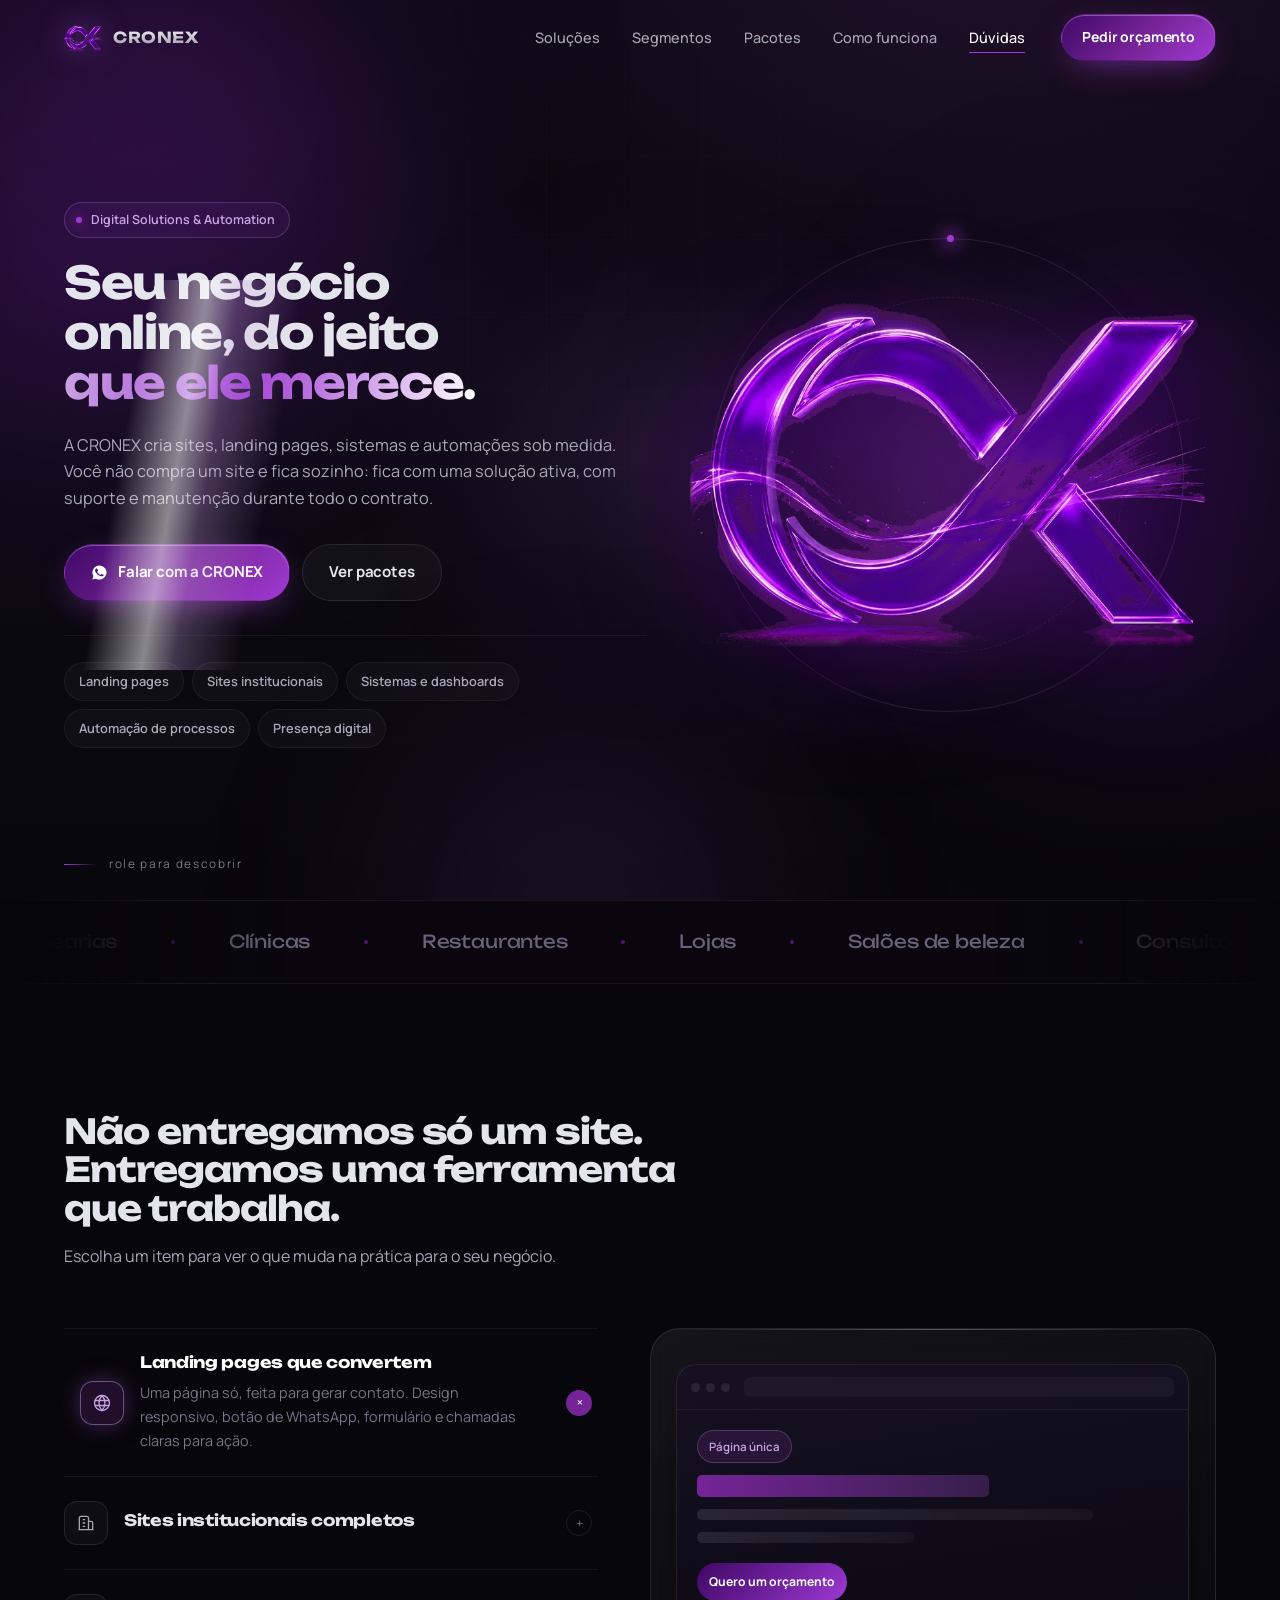
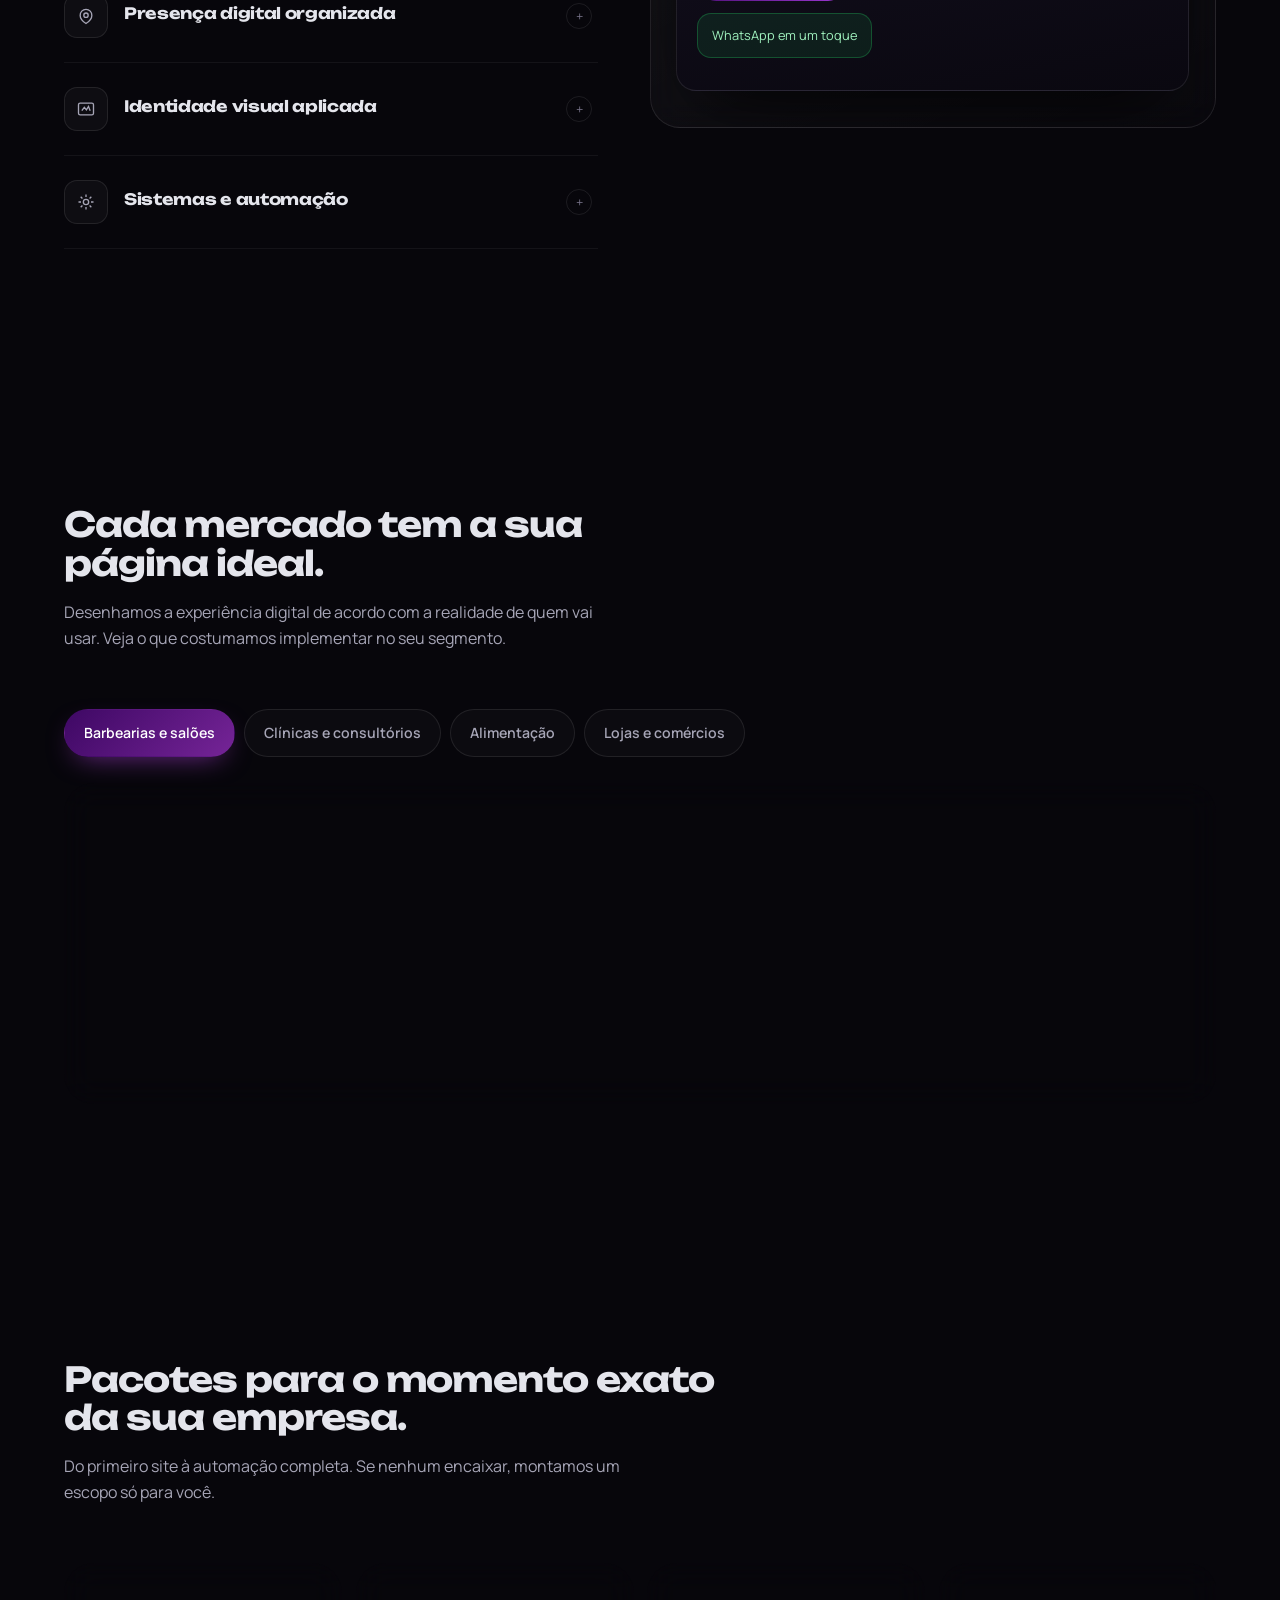
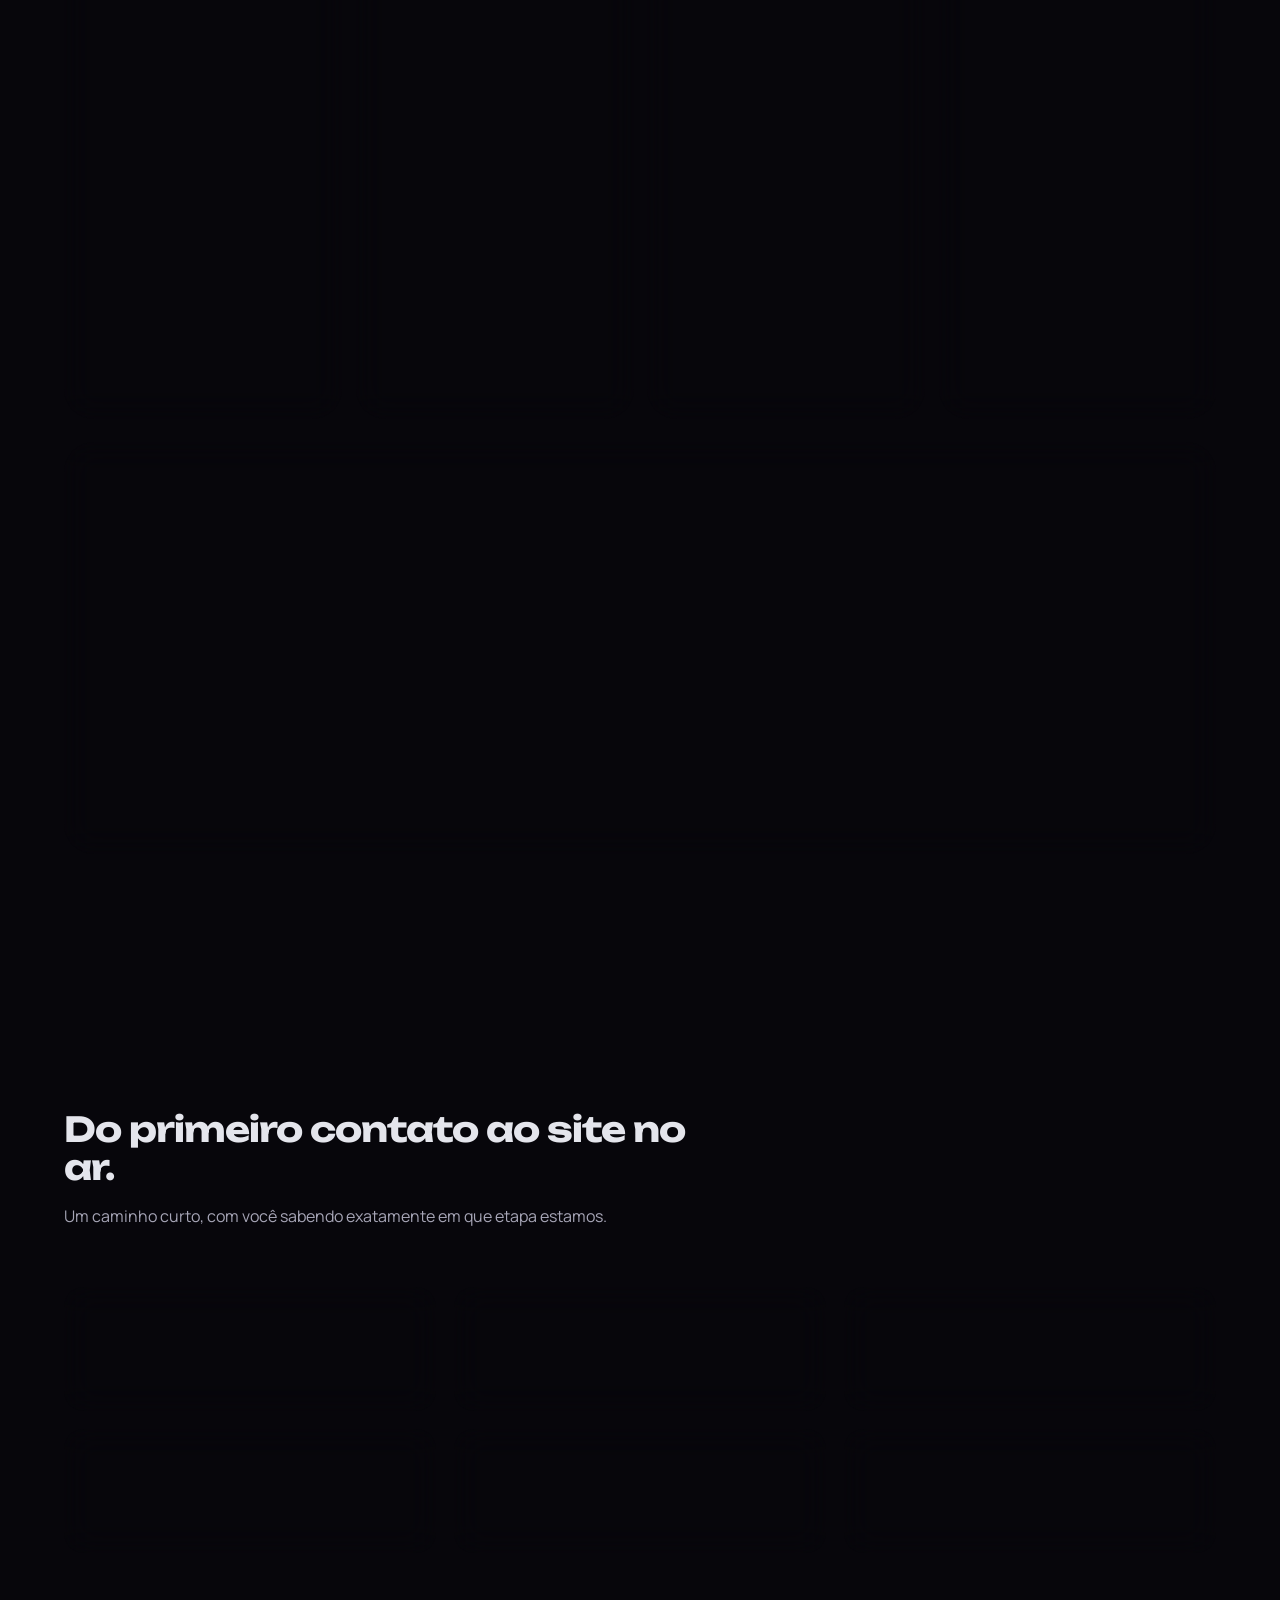
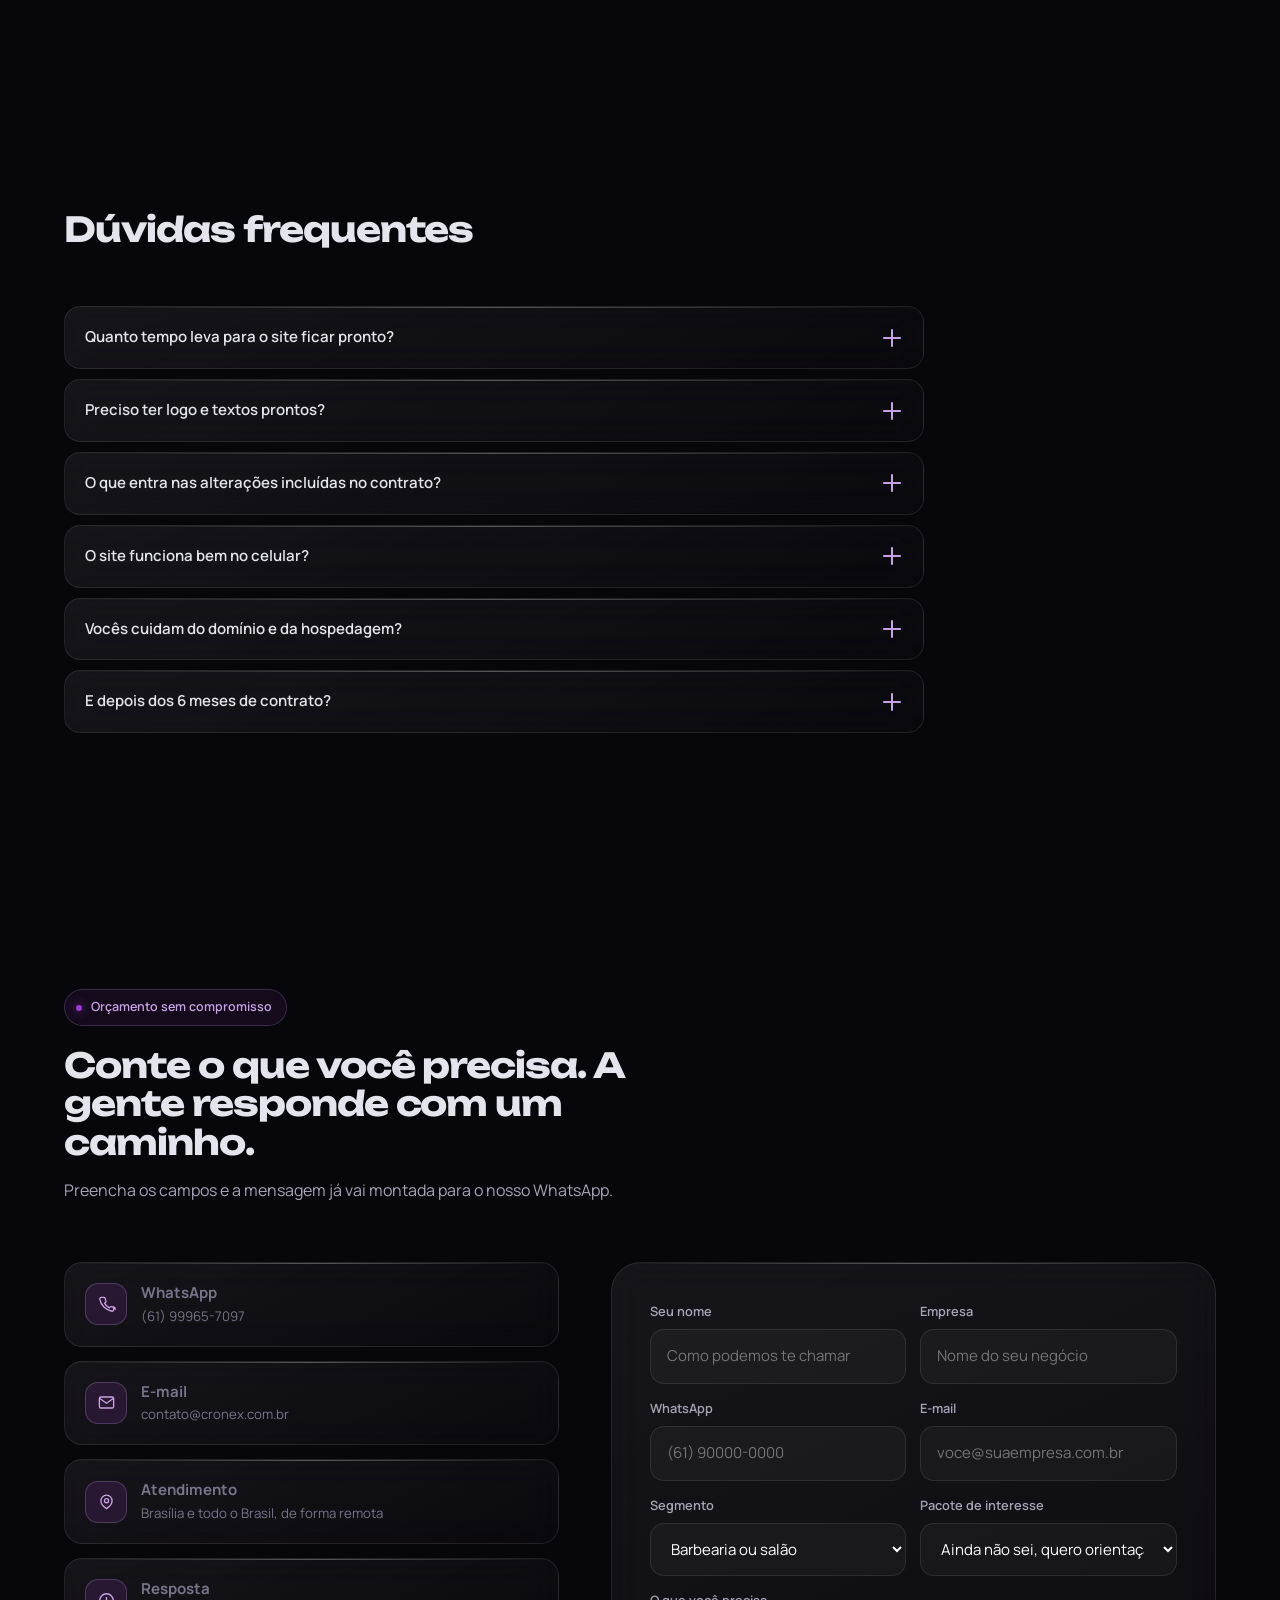
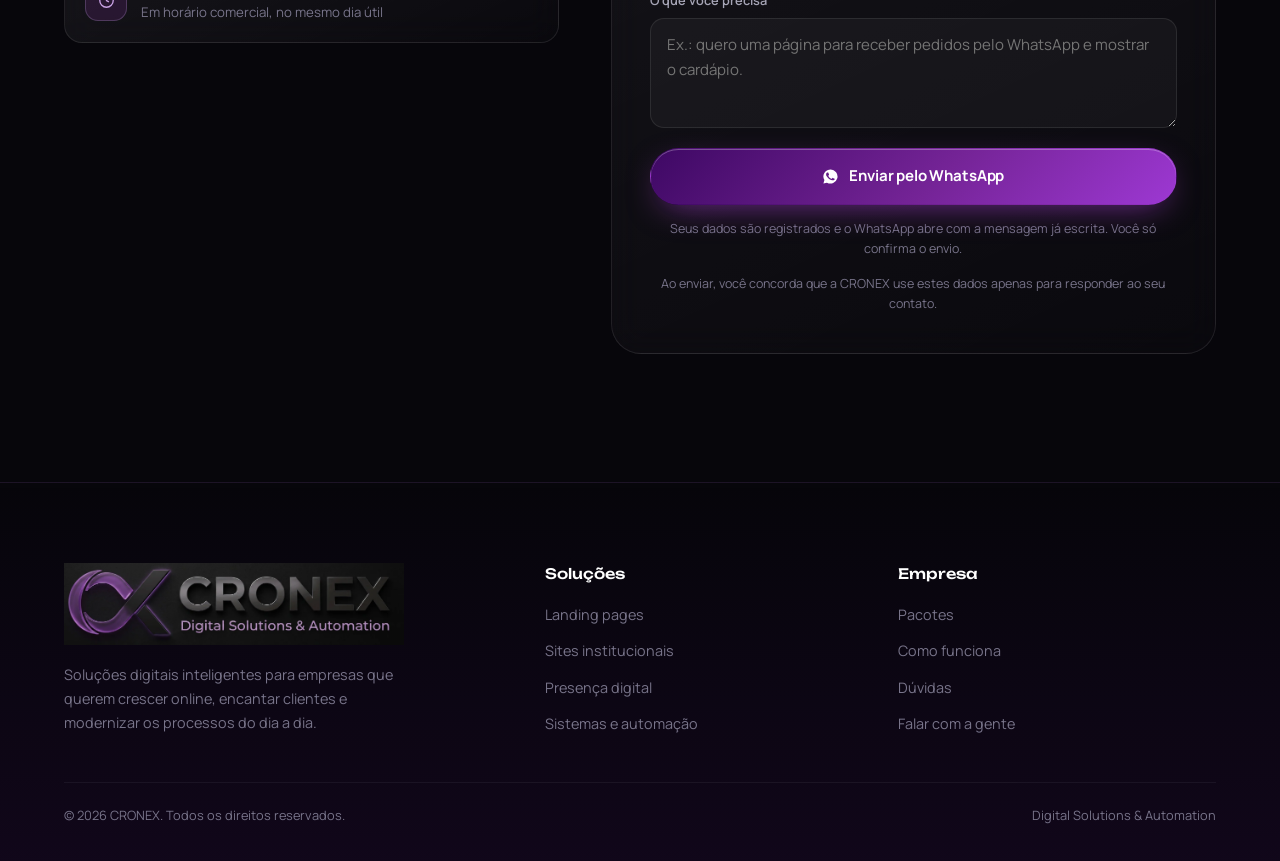
==== commit 012317d4: "Hero: botao vira 'Falar com a CRONEX' Acompanha o reroteamento do #heroWa pelo formulario (commit an" ====
--- a/index.html
+++ b/index.html
@@ -86,7 +86,7 @@
       <div class="hero-cta fade-up d3">
         <a class="btn btn-main mag" id="heroWa" href="#contato">
           <svg viewBox="0 0 24 24" fill="currentColor"><path d="M12 2a10 10 0 0 0-8.6 15.1L2 22l5-1.3A10 10 0 1 0 12 2Zm5.5 14.1c-.2.7-1.3 1.3-1.9 1.3-.5 0-1.1.2-3.6-.8-3-1.3-4.9-4.4-5-4.6-.2-.2-1.2-1.6-1.2-3s.7-2.1 1-2.4c.3-.3.6-.4.8-.4h.6c.2 0 .5-.1.7.5l1 2.4c.1.2.1.4 0 .6l-.4.6-.4.4c-.1.1-.3.3-.1.6.2.3.8 1.4 1.8 2.3 1.2 1.1 2.2 1.4 2.5 1.6.3.1.5.1.6-.1l.9-1c.2-.2.4-.2.6-.1l2.2 1.1c.2.1.4.2.5.3v.7Z"/></svg>
-          Falar no WhatsApp
+          Falar com a CRONEX
         </a>
         <a class="btn btn-ghost" href="#pacotes">Ver pacotes</a>
       </div>
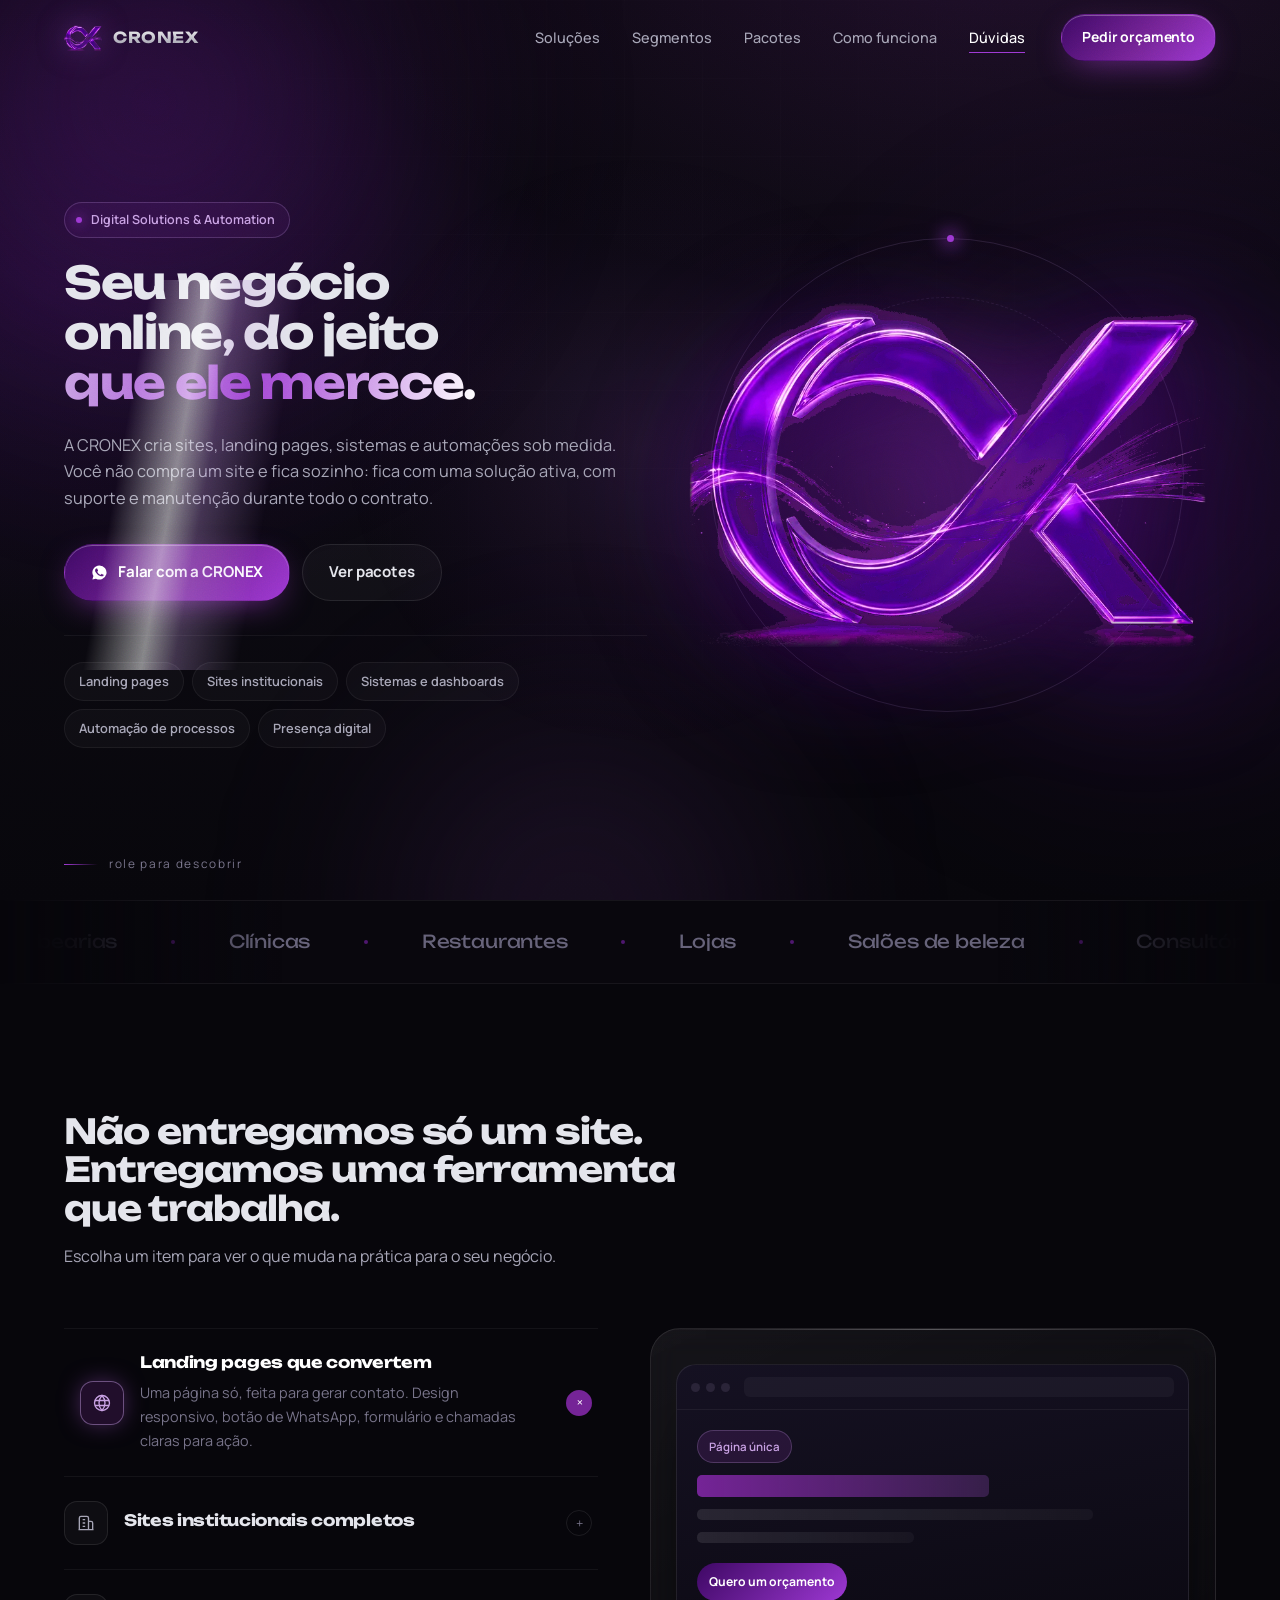
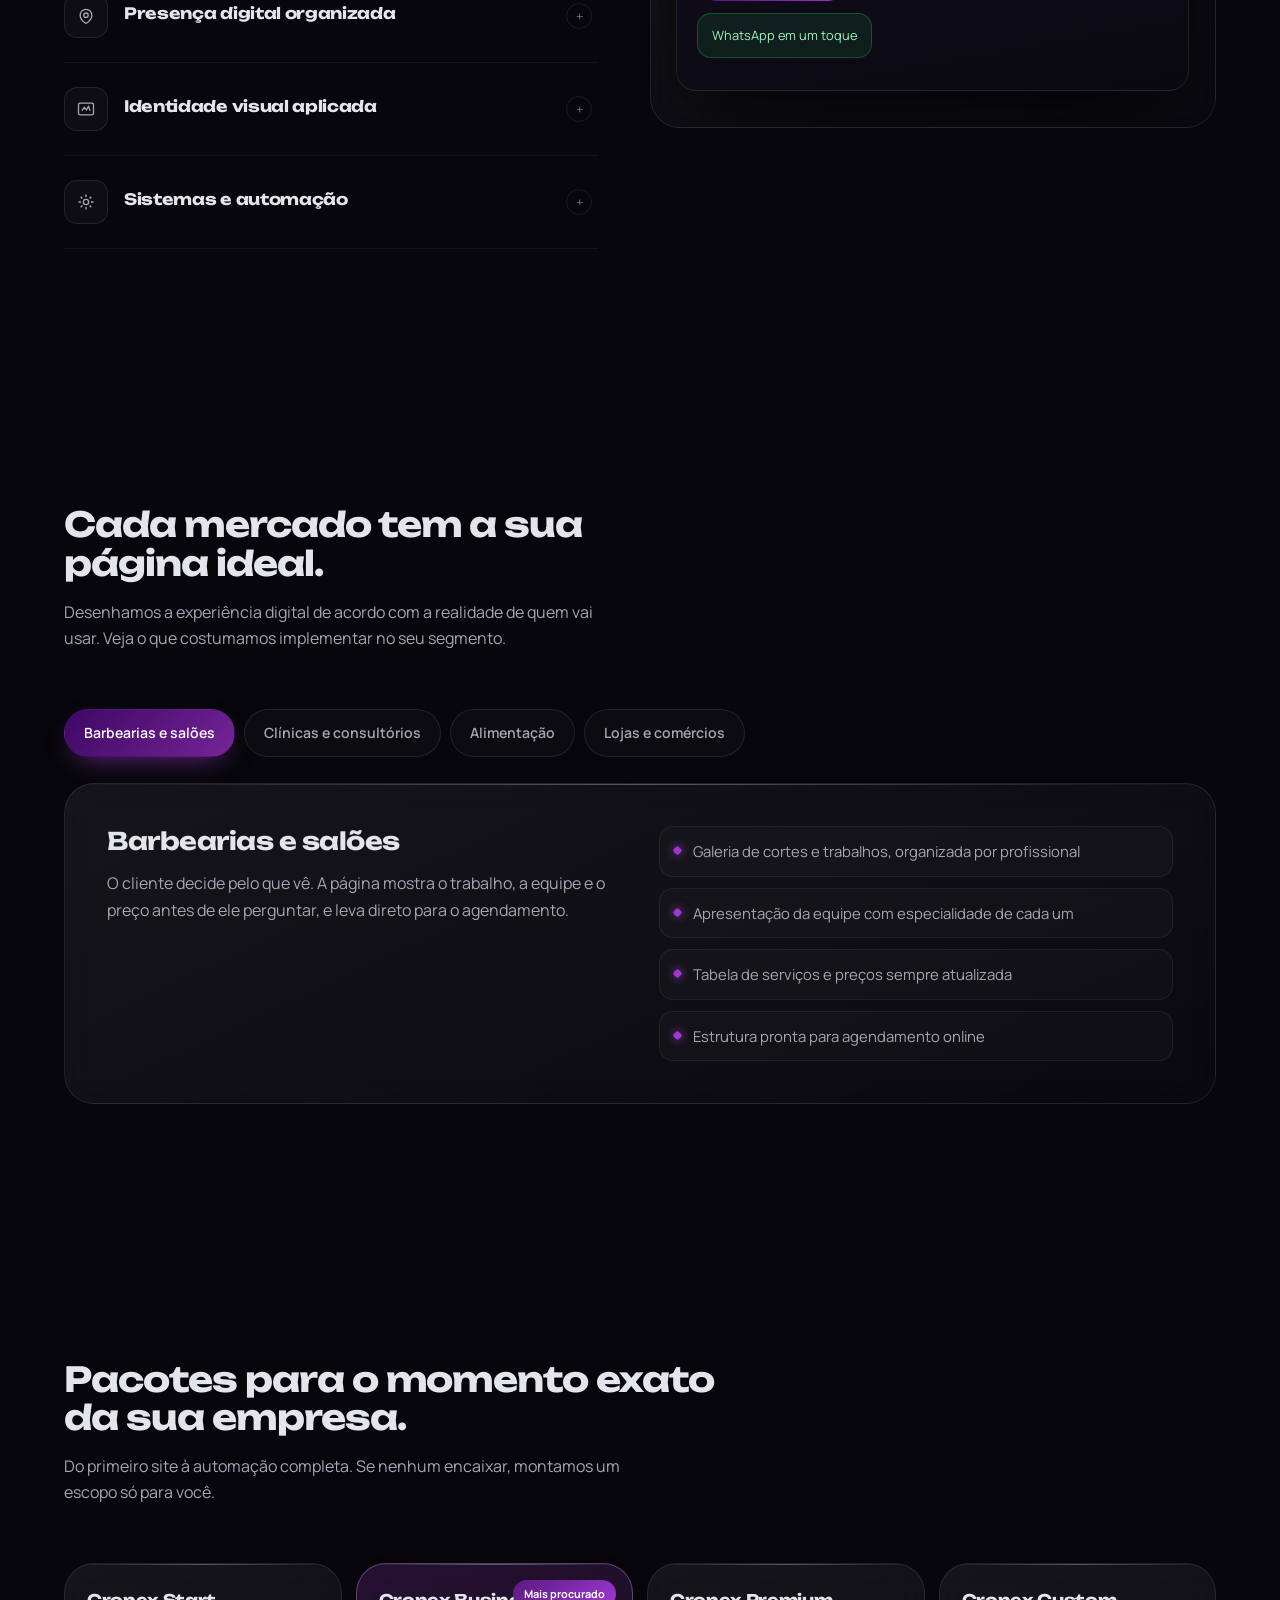
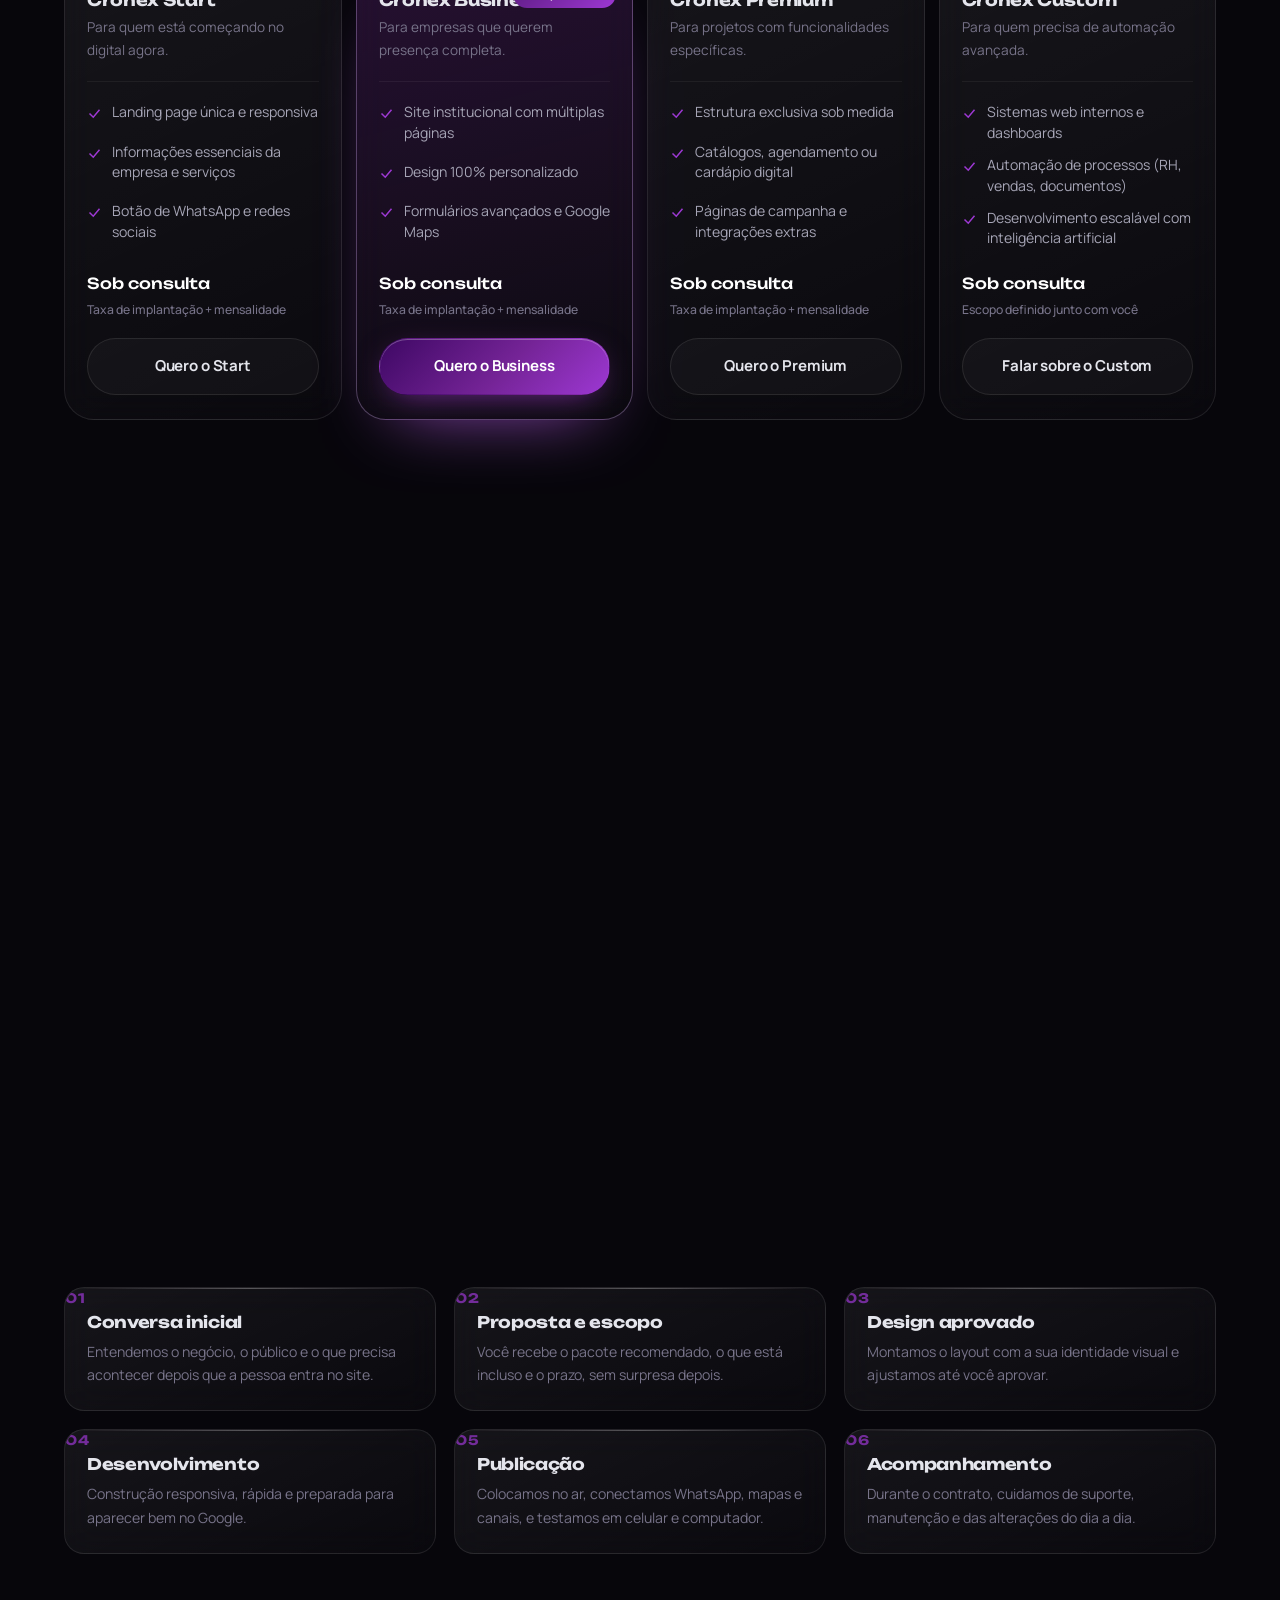
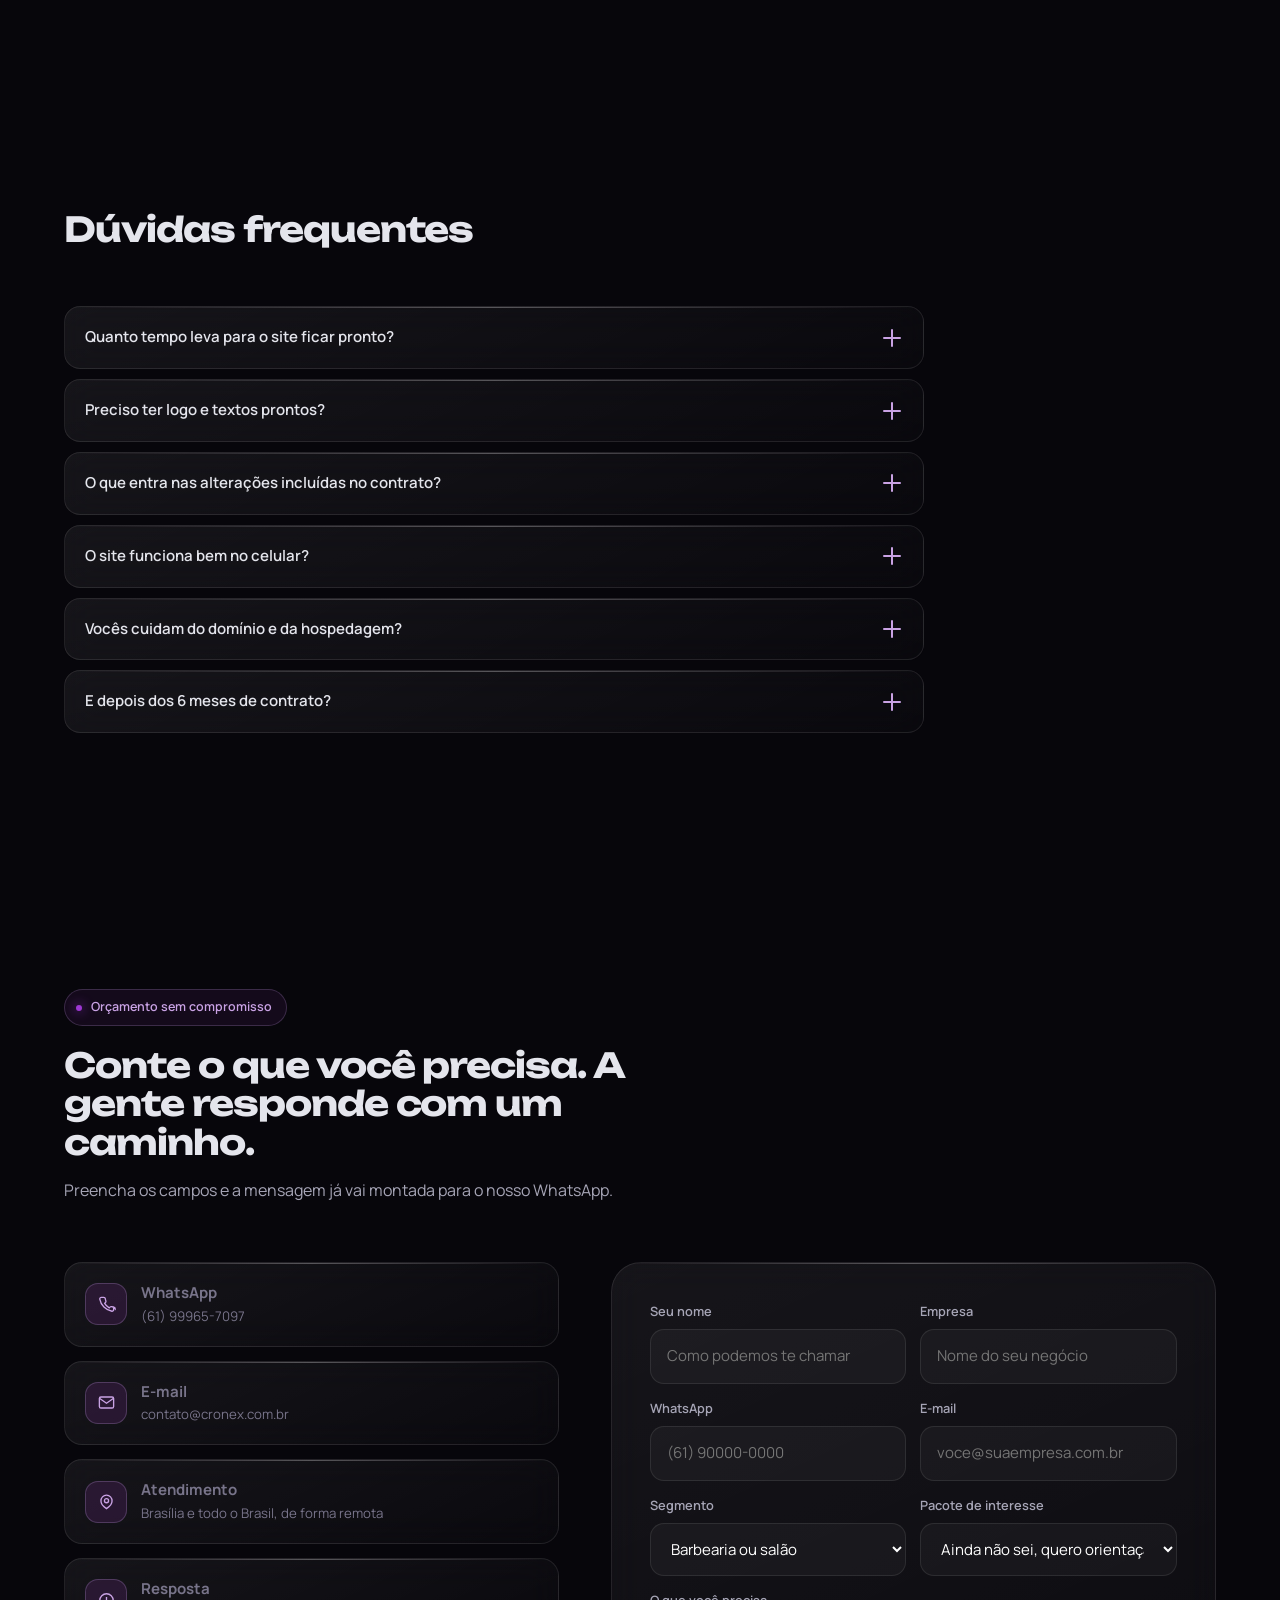
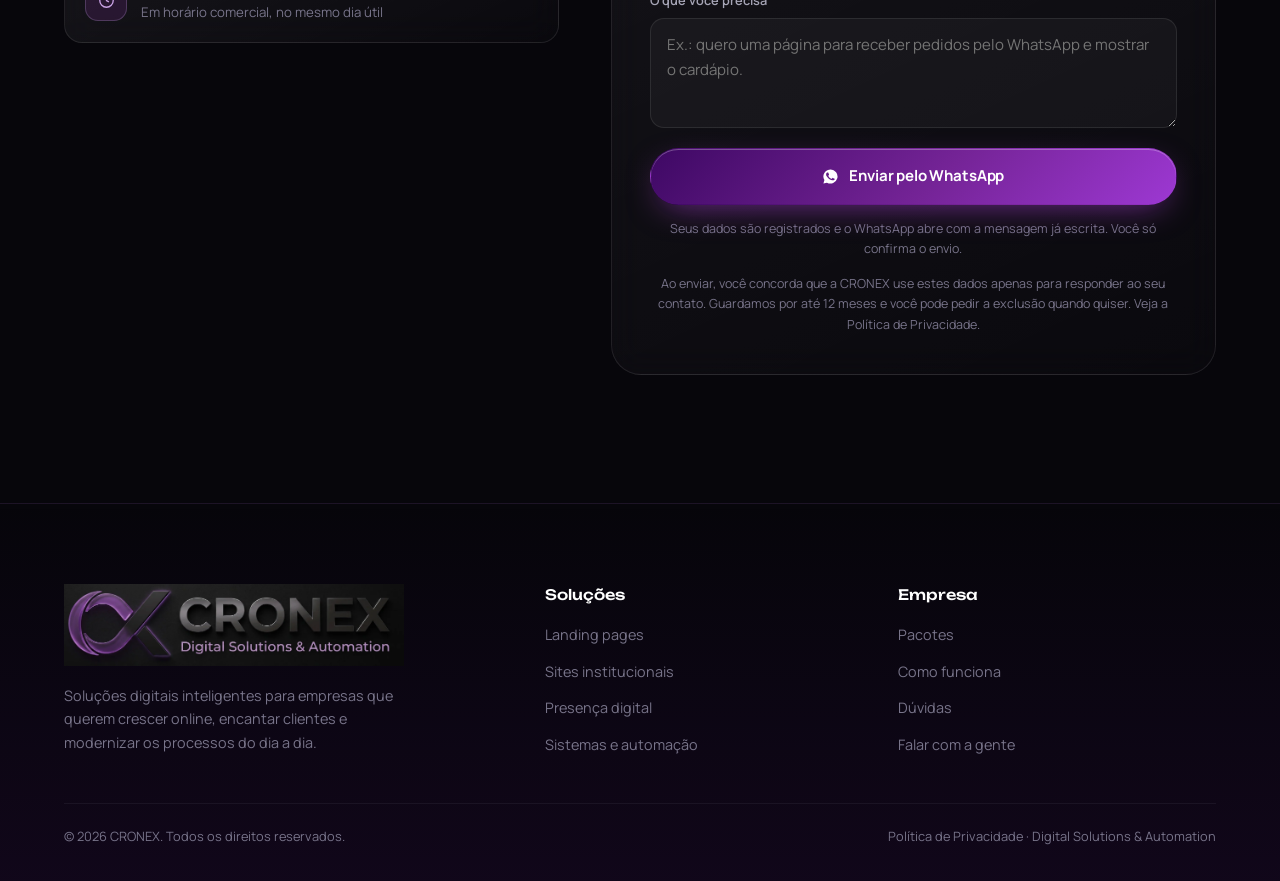
==== commit 9f31c800: "Publica a Politica de Privacidade e liga o formulario a ela Trabalho de 07/09 que estava pronto no a" ====
--- a/index.html
+++ b/index.html
@@ -464,7 +464,7 @@
           Enviar pelo WhatsApp
         </button>
         <p class="form-note" id="formStatus">Seus dados são registrados e o WhatsApp abre com a mensagem já escrita. Você só confirma o envio.</p>
-        <p class="form-note">Ao enviar, você concorda que a CRONEX use estes dados apenas para responder ao seu contato.</p>
+        <p class="form-note">Ao enviar, você concorda que a CRONEX use estes dados apenas para responder ao seu contato. Guardamos por até 12 meses e você pode pedir a exclusão quando quiser. Veja a <a href="/privacidade">Política de Privacidade</a>.</p>
       </form>
     </div>
   </div>
@@ -499,7 +499,7 @@
     </div>
     <div class="foot-end">
       <span>© <span id="ano">2026</span> CRONEX. Todos os direitos reservados.</span>
-      <span>Digital Solutions &amp; Automation</span>
+      <span><a href="/privacidade">Política de Privacidade</a> · Digital Solutions &amp; Automation</span>
     </div>
   </div>
 </footer>
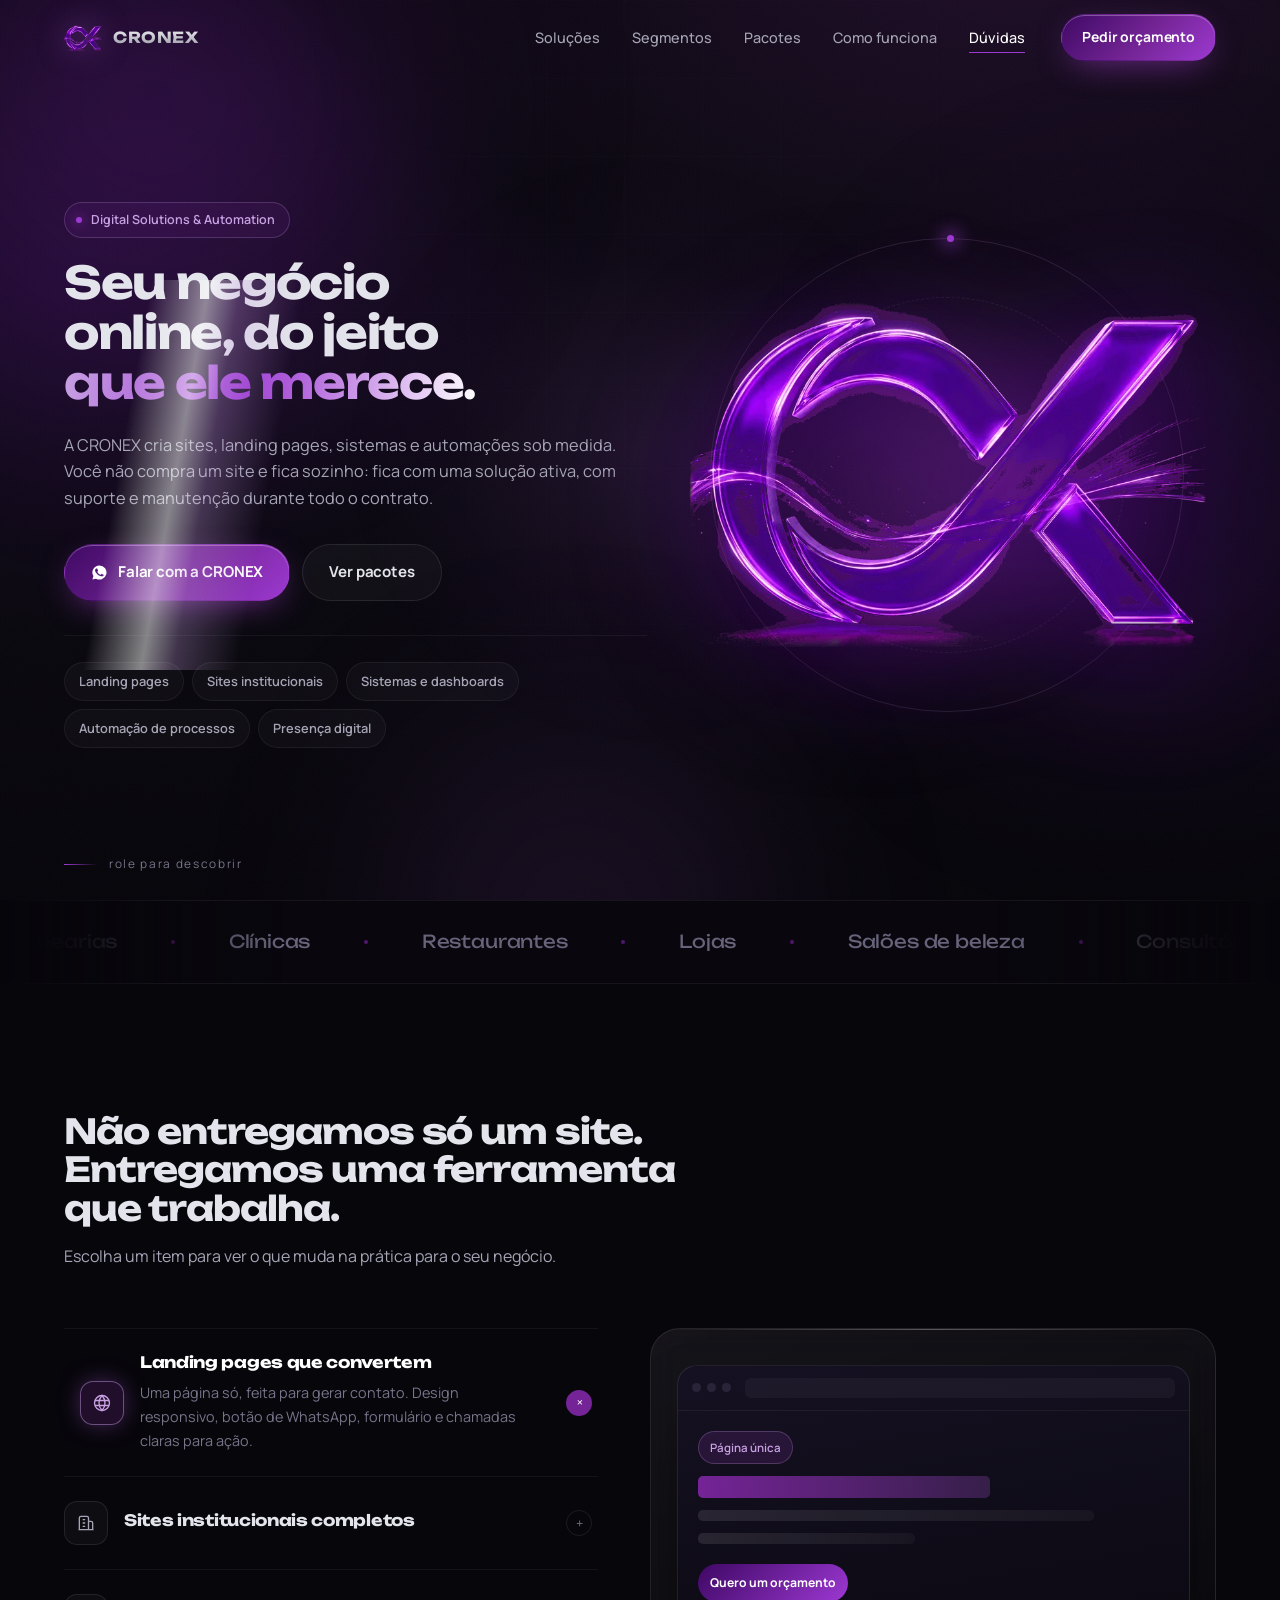
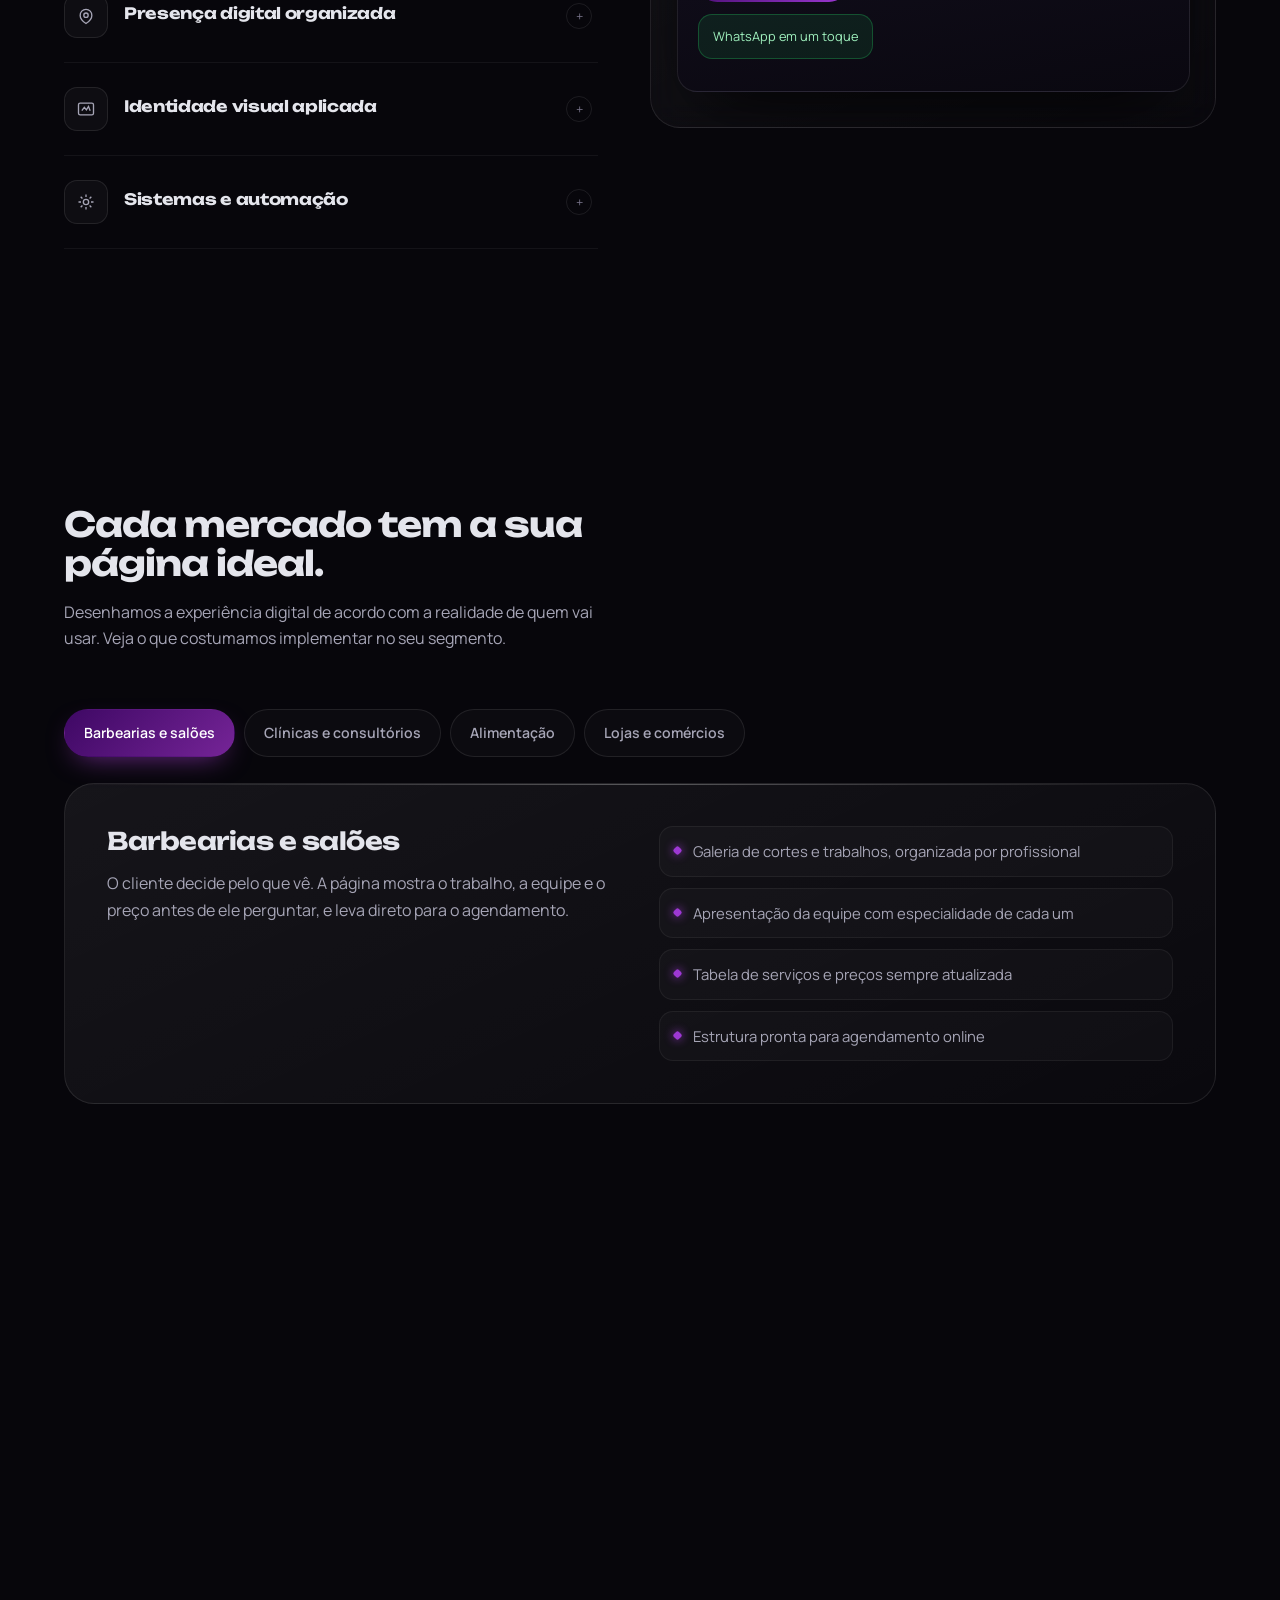
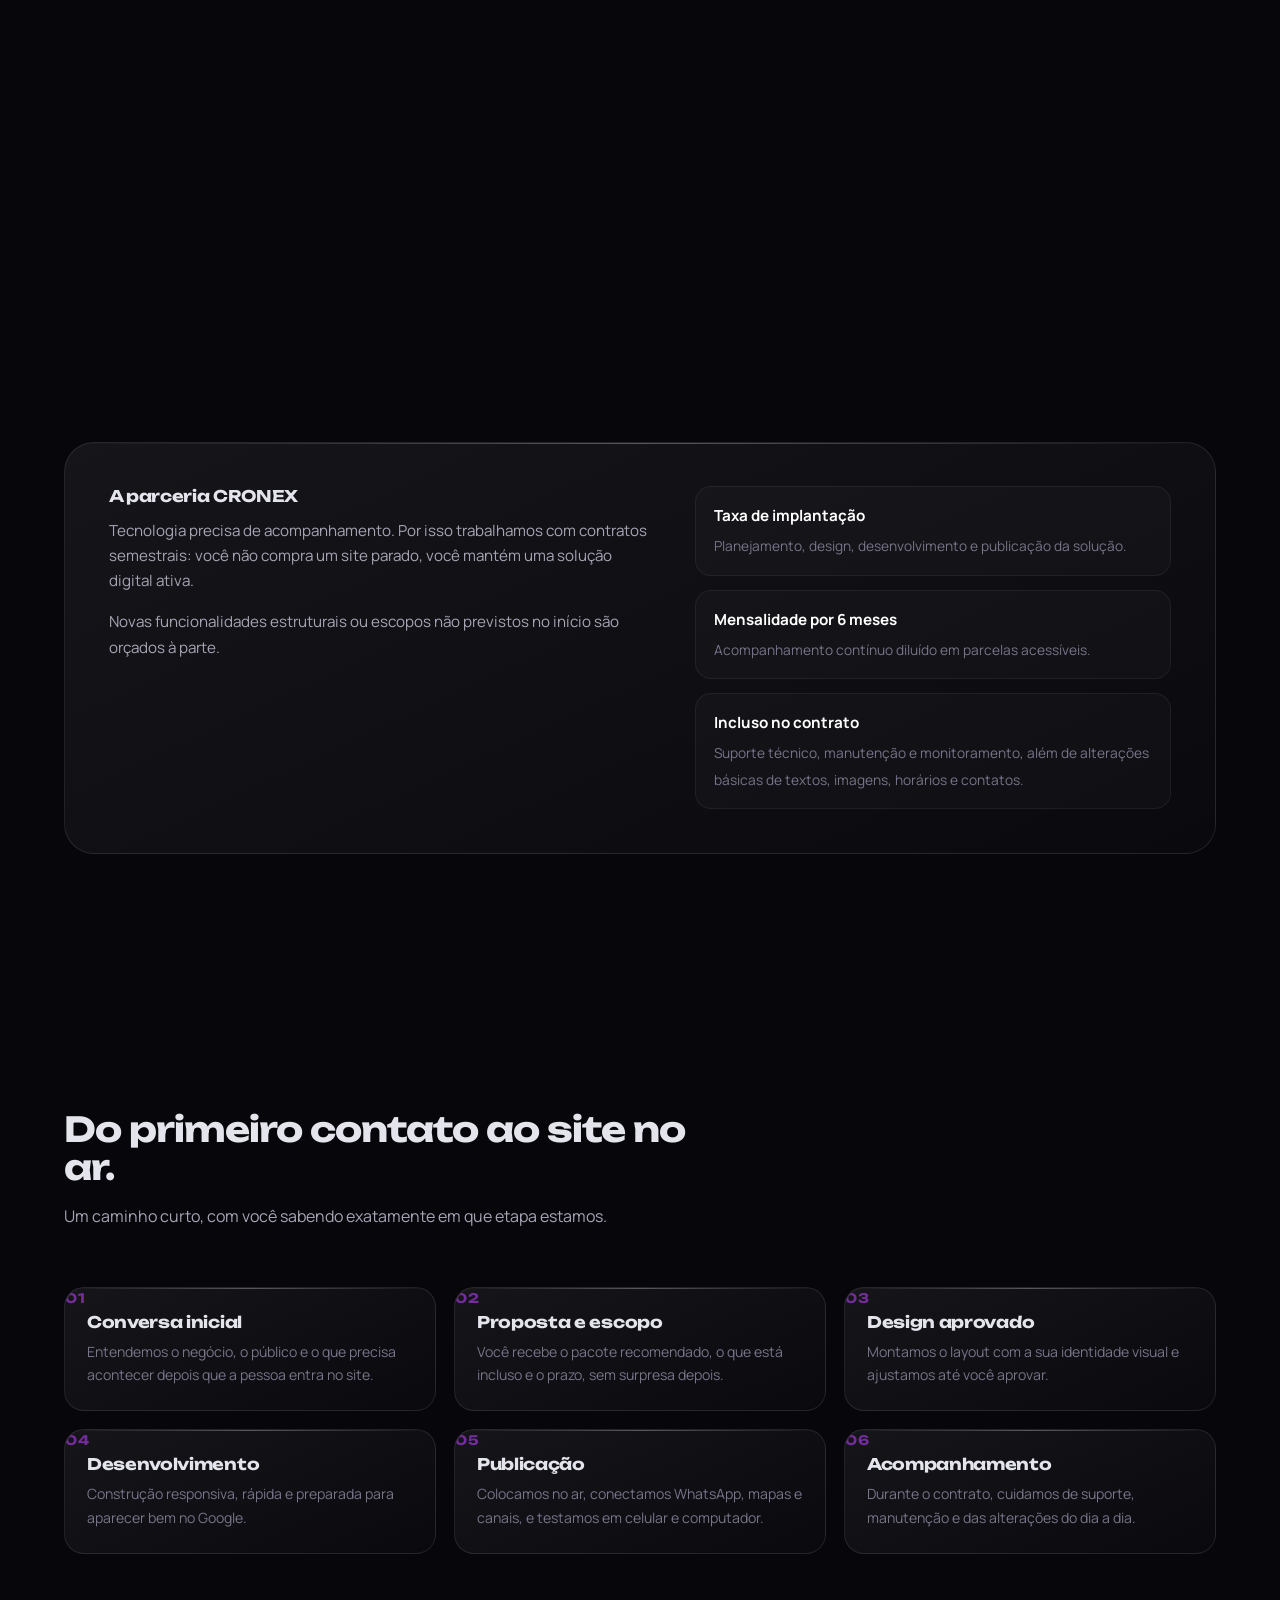
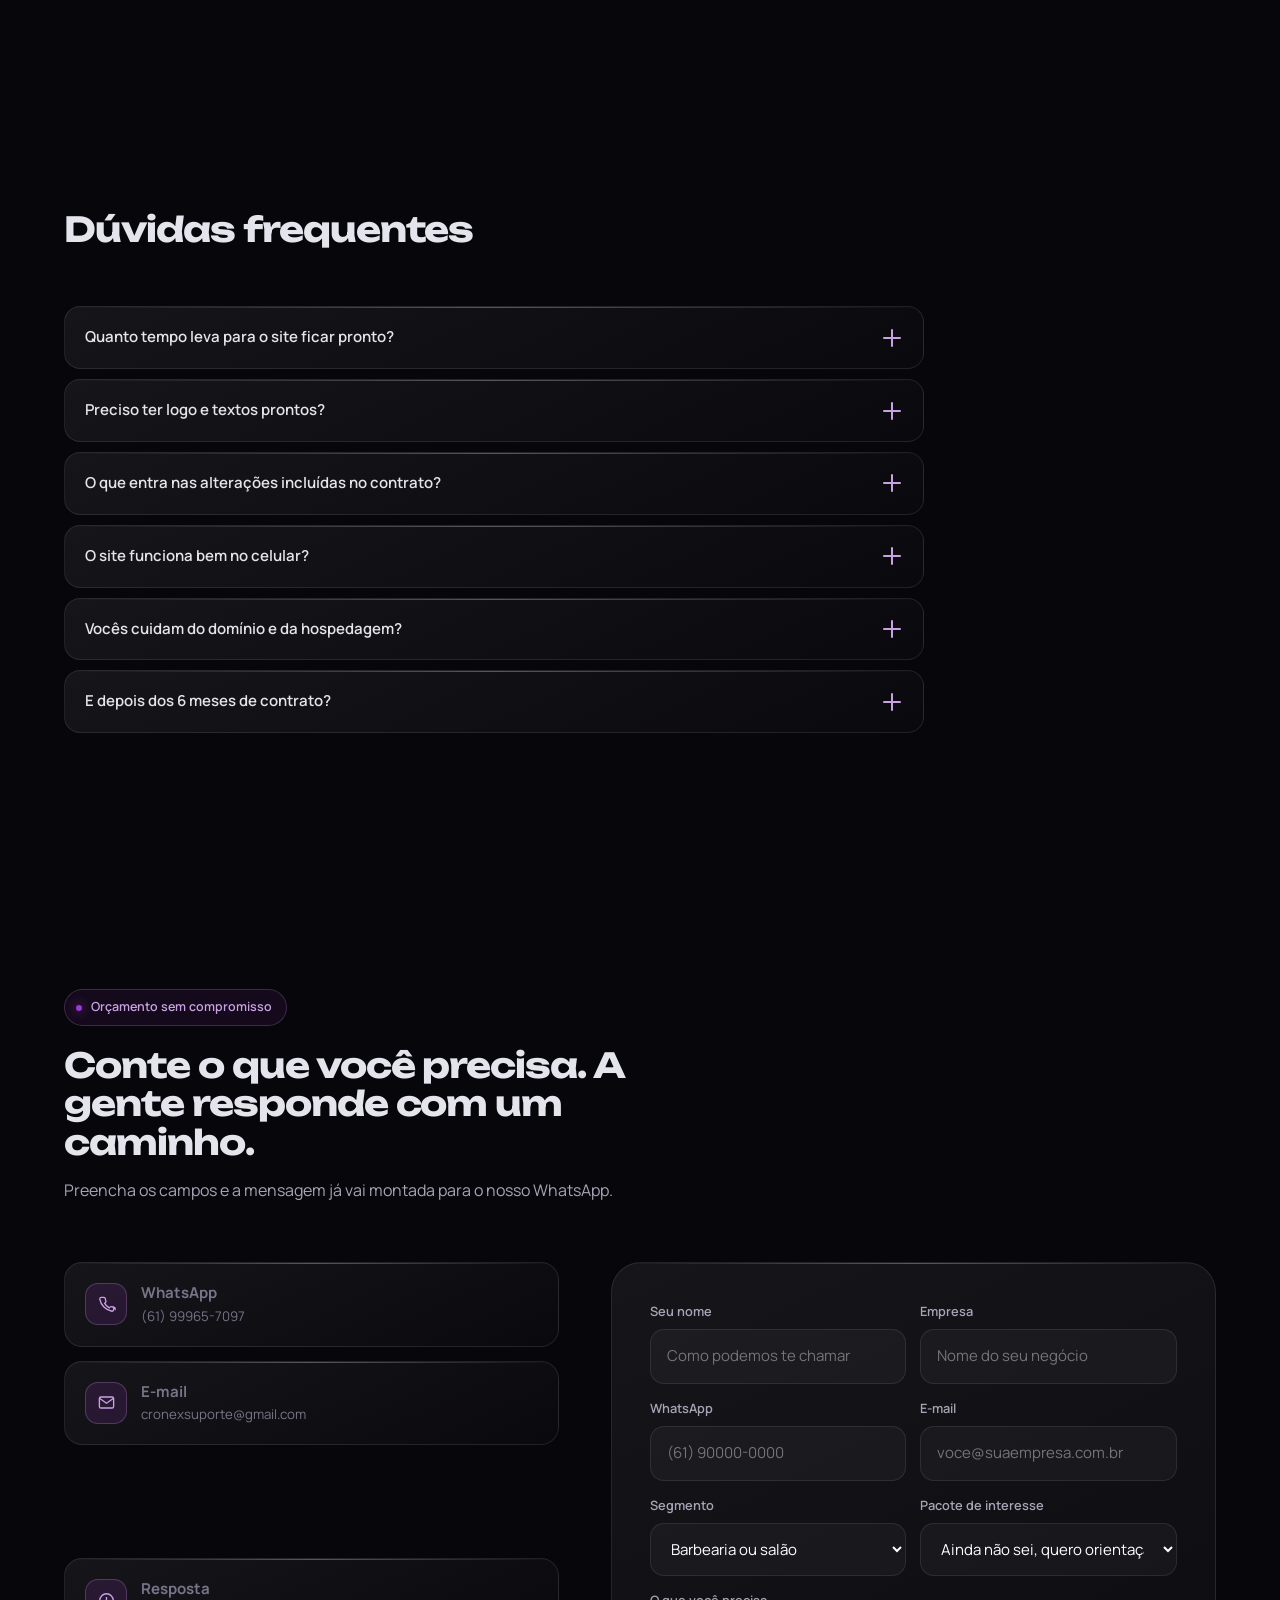
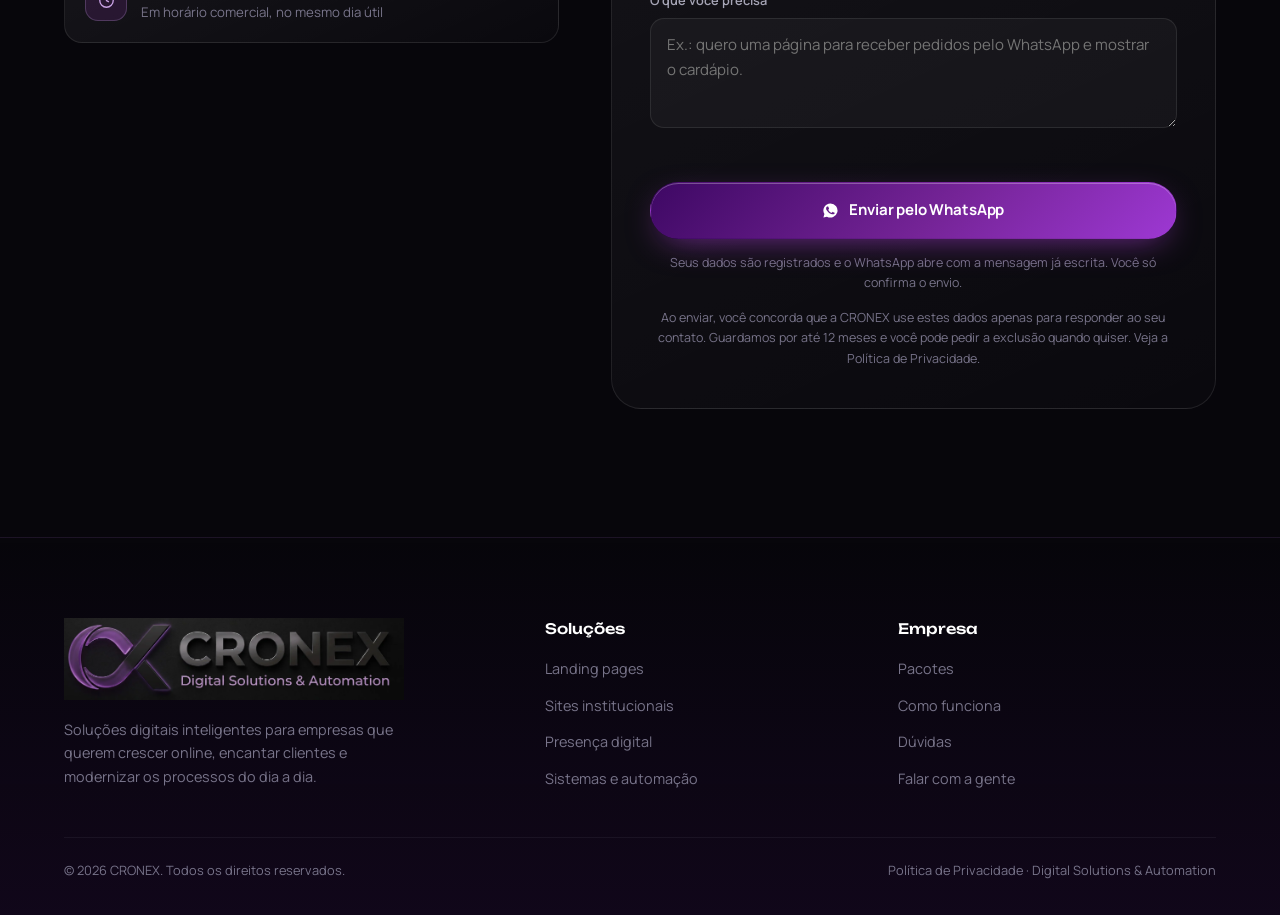
==== commit 76d7aff1: "Aponta o site para cronexweb.com.br (preparado, ainda nao publicado) Canonica, og:url, og:image, twi" ====
--- a/index.html
+++ b/index.html
@@ -7,15 +7,15 @@
 <meta name="description" content="A CRONEX cria sites, landing pages, sistemas e automações sob medida para pequenos e médios negócios, com suporte e manutenção contínua." />
 <meta name="theme-color" content="#07060B" />
 <link rel="icon" href="assets/favicon.png" />
-<link rel="canonical" href="https://cronex.thecronexweb.workers.dev/" />
+<link rel="canonical" href="https://cronexweb.com.br/" />
 
 <meta property="og:title" content="CRONEX — Digital Solutions & Automation" />
 <meta property="og:description" content="Sites, landing pages, sistemas e automação sob medida. Com acompanhamento contínuo." />
 <meta property="og:type" content="website" />
-<meta property="og:url" content="https://cronex.thecronexweb.workers.dev/" />
+<meta property="og:url" content="https://cronexweb.com.br/" />
 <meta property="og:site_name" content="CRONEX" />
 <meta property="og:locale" content="pt_BR" />
-<meta property="og:image" content="https://cronex.thecronexweb.workers.dev/og-cover.jpg" />
+<meta property="og:image" content="https://cronexweb.com.br/og-cover.jpg" />
 <meta property="og:image:width" content="1200" />
 <meta property="og:image:height" content="630" />
 <meta property="og:image:type" content="image/jpeg" />
@@ -24,7 +24,7 @@
 <meta name="twitter:card" content="summary_large_image" />
 <meta name="twitter:title" content="CRONEX — Digital Solutions & Automation" />
 <meta name="twitter:description" content="Sites, landing pages, sistemas e automação sob medida. Com acompanhamento contínuo." />
-<meta name="twitter:image" content="https://cronex.thecronexweb.workers.dev/og-cover.jpg" />
+<meta name="twitter:image" content="https://cronexweb.com.br/og-cover.jpg" />
 
 <link rel="preconnect" href="https://fonts.googleapis.com">
 <link rel="preconnect" href="https://fonts.gstatic.com" crossorigin>
--- a/css/style.css
+++ b/css/style.css
@@ -78,7 +78,16 @@
   mask-image:radial-gradient(circle at 50% 30%,#000 10%,transparent 78%);
   -webkit-mask-image:radial-gradient(circle at 50% 30%,#000 10%,transparent 78%);
 }
-.grain{position:fixed;inset:0;z-index:60;pointer-events:none;opacity:.28;mix-blend-mode:overlay;
+/* Granulado.
+   Tinha mix-blend-mode:overlay sobre a viewport inteira, e era a causa nº 1 do
+   travamento: um modo de mesclagem cobrindo a tela obriga o navegador a achatar
+   TODAS as camadas de GPU abaixo dele para poder misturar. Sem camadas
+   separadas não há rolagem barata — cada quadro repinta a página inteira, e os
+   backdrop-filter dos cartões são recalculados junto.
+   A textura sem mesclagem, com opacidade baixa, entrega quase o mesmo desenho e
+   devolve o isolamento de camadas. Ajuste a opacidade no olho: até ~.09 o grão
+   aparece; acima disso a tela começa a lavar. */
+.grain{position:fixed;inset:0;z-index:60;pointer-events:none;opacity:.06;
   background-image:url("data:image/svg+xml,%3Csvg xmlns='http://www.w3.org/2000/svg' width='180' height='180'%3E%3Cfilter id='n'%3E%3CfeTurbulence type='fractalNoise' baseFrequency='.85' numOctaves='3'/%3E%3C/filter%3E%3Crect width='100%25' height='100%25' filter='url(%23n)' opacity='.42'/%3E%3C/svg%3E")}
 /* luz que segue o cursor: a marca é vidro, o cursor é a lâmpada */
 .spot{position:fixed;inset:0;z-index:1;pointer-events:none;opacity:0;transition:opacity .6s ease;
@@ -98,8 +107,18 @@
   animation:pulse 2.6s ease-in-out infinite}
 @keyframes pulse{50%{opacity:.35;transform:scale(.7)}}
 
+/* Vidro.
+   O backdrop-filter estava nesta classe base, e ela é usada 27 vezes na home —
+   cartões de pacote, painéis, passos, perguntas, o formulário. É a propriedade
+   mais cara que existe para rolagem: a cada quadro o navegador captura o que
+   está atrás do elemento, desfoca e recompõe. Vinte e sete vezes por quadro.
+
+   Sobre um fundo escuro quase uniforme, o desfoque atrás de um cartão quase não
+   muda o que se vê — quem desenha a borda de vidro é o gradiente translúcido do
+   --glass mais a linha do ::before. Então o desfoque saiu daqui e ficou só onde
+   há mesmo conteúdo variado atrás: a barra fixa, a gaveta e a vitrine. */
 .glass{position:relative;background:var(--glass);border:1px solid var(--line);border-radius:var(--r-m);
-  backdrop-filter:blur(16px);-webkit-backdrop-filter:blur(16px);overflow:hidden}
+  overflow:hidden}
 .glass::before{content:"";position:absolute;inset:0 0 auto;height:1px;
   background:linear-gradient(90deg,transparent,rgba(255,255,255,.42),transparent);opacity:.7}
 
@@ -266,6 +285,9 @@
 .svc.on .svc-ico svg{stroke:var(--lilac)}
 .svc.on .arw{background:var(--violet-mid);border-color:transparent;color:#fff;transform:rotate(45deg)}
 
+/* a vitrine é o único cartão com movimento atrás (as auroras passam por ela),
+   então aqui o vidro é real. `contain:paint` prende o custo ao elemento. */
+.preview.glass{backdrop-filter:blur(16px);-webkit-backdrop-filter:blur(16px);contain:paint}
 .preview{position:sticky;top:110px;border-radius:var(--r-l);padding:clamp(16px,2vw,26px);min-height:400px;
   display:grid;place-items:center}
 .screen{width:100%;border-radius:var(--r-m);border:1px solid var(--line);background:linear-gradient(170deg,#151122,#0a0810);
